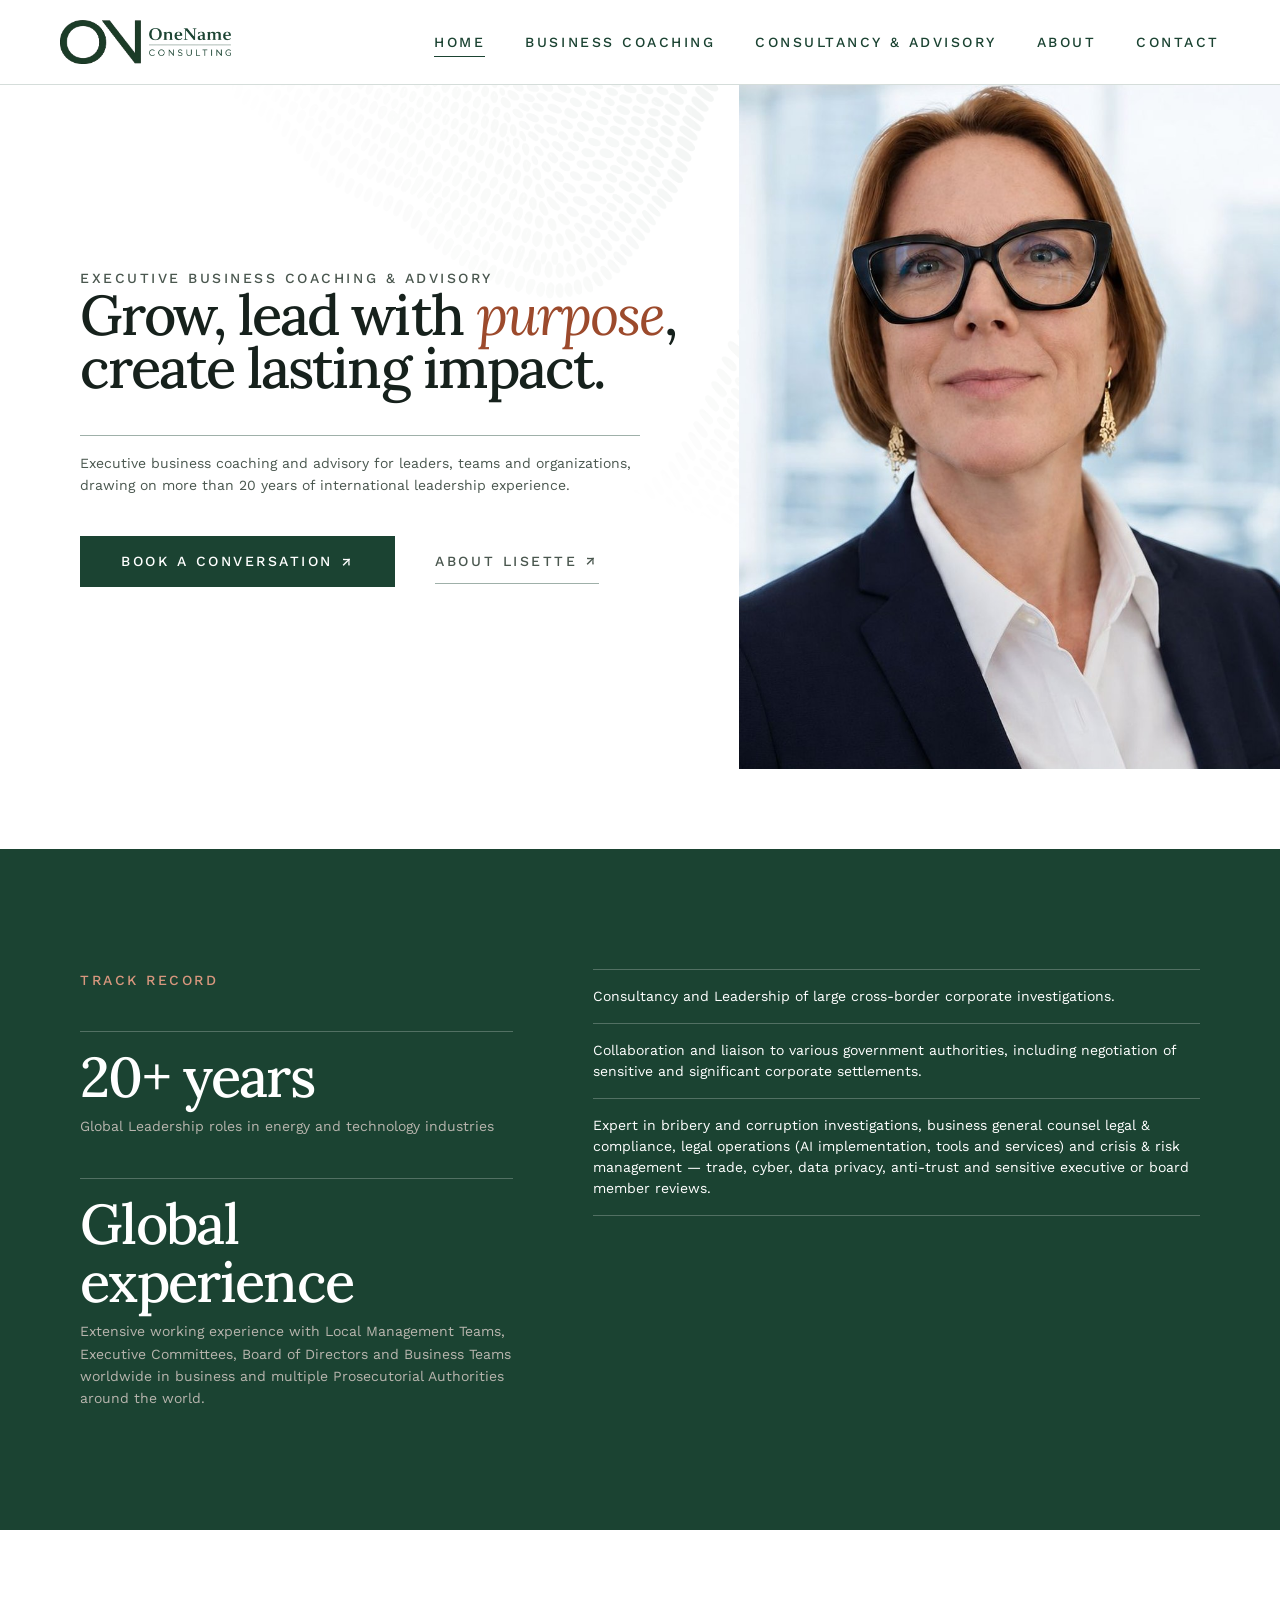
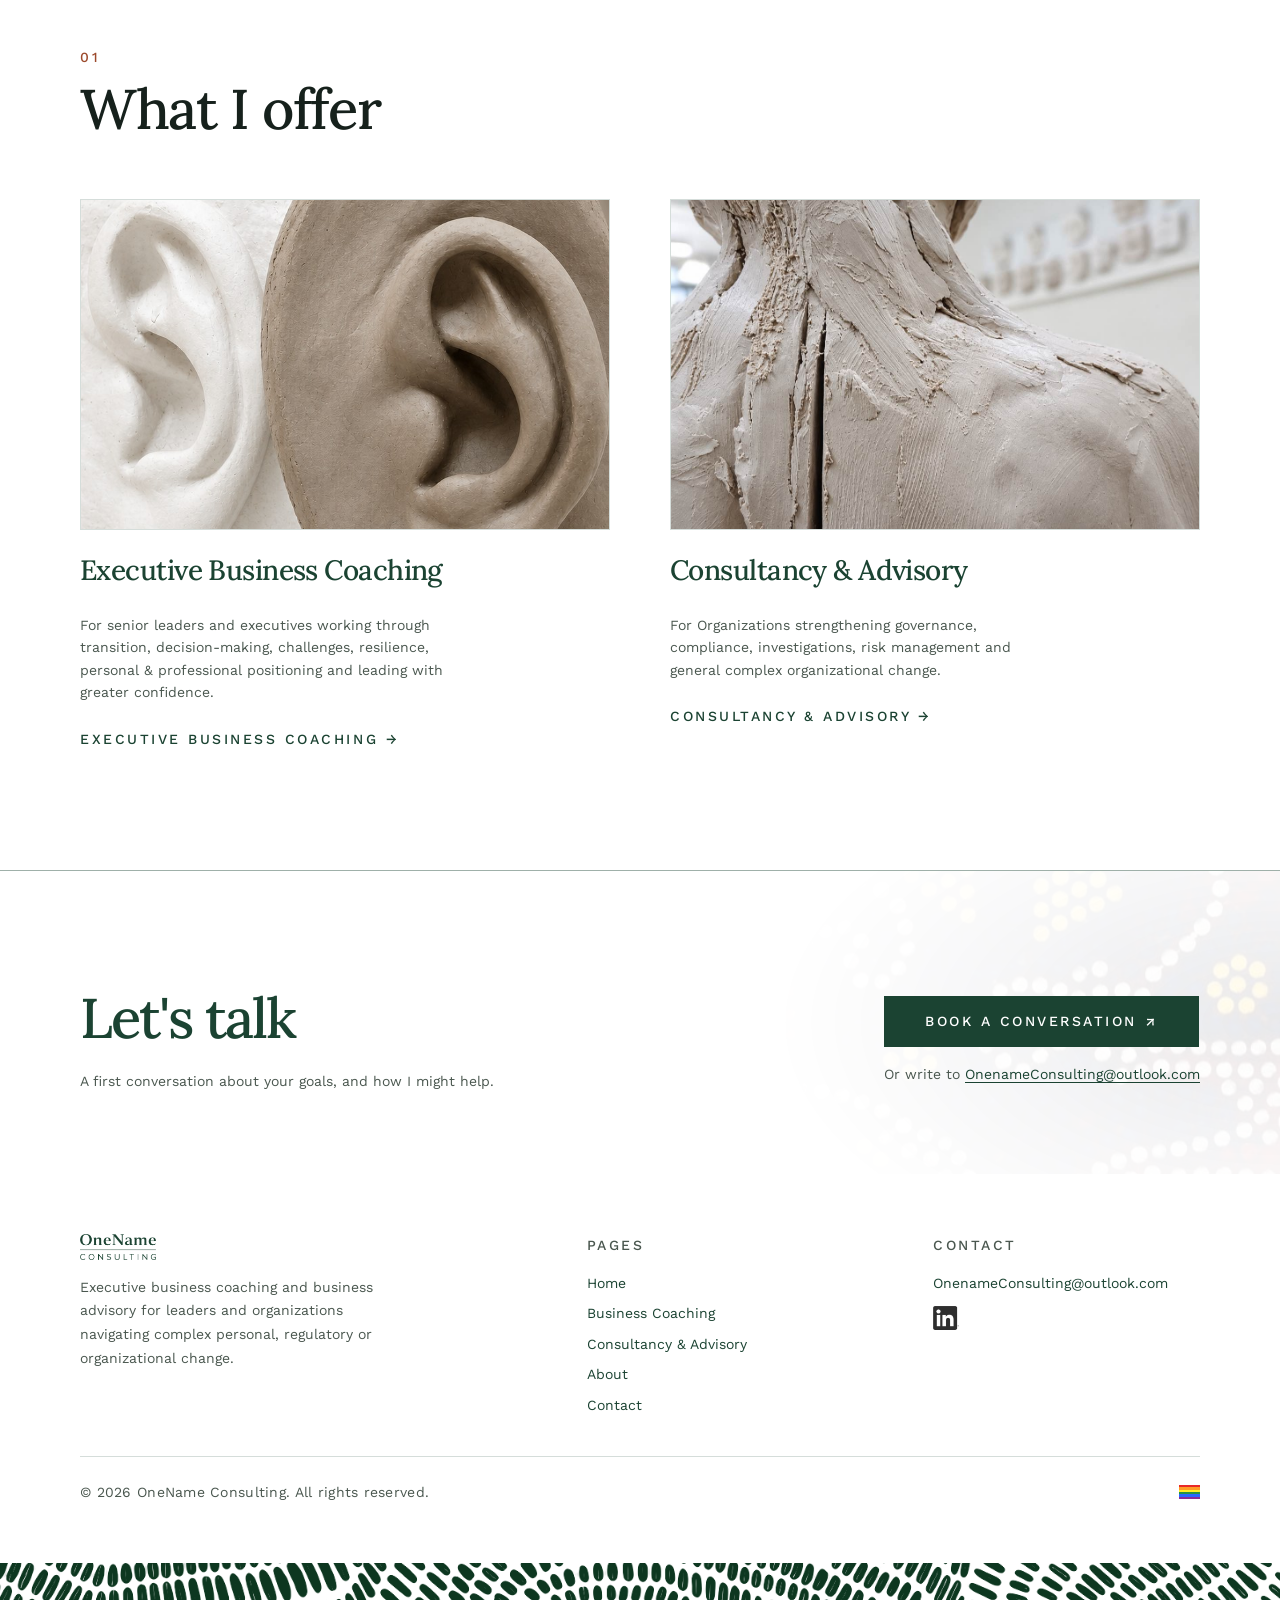
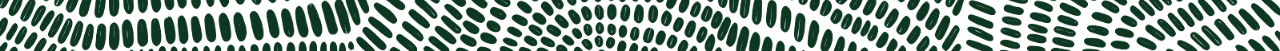
==== index.html @ fd8a42cf "Move the panel photograph to the coaching page The home door reads better with the clay ears beside " ====
<!DOCTYPE html>
<html lang="en">
<head>
  <meta charset="UTF-8">
  <meta name="viewport" content="width=device-width, initial-scale=1.0">
  <title>OneName Consulting | Executive Coaching & Business Advisory</title>
  <meta name="description" content="Executive business coaching and business advisory for leaders and organizations navigating complex personal, regulatory or organizational change. 20+ years of global leadership experience in energy and technology industries.">

  <link rel="canonical" href="https://onenameconsulting.com/">

  <!-- Open Graph / social. Absolute og:url and og:image are added by
       tools/set-domain.py once the client's domain is known. -->
  <meta property="og:type" content="website">
  <meta property="og:site_name" content="OneName Consulting">
  <meta property="og:title" content="OneName Consulting | Executive Coaching & Business Advisory">
  <meta property="og:description" content="Executive business coaching and business advisory for leaders and organizations navigating complex personal, regulatory or organizational change. 20+ years of global leadership experience in energy and technology industries.">
  <meta property="og:url" content="https://onenameconsulting.com/">
  <meta property="og:image" content="https://onenameconsulting.com/assets/images/og-image.jpg">
  <meta property="og:locale" content="en">
  <meta name="twitter:card" content="summary_large_image">
  <meta name="twitter:image" content="https://onenameconsulting.com/assets/images/og-image.jpg">
  <meta name="twitter:title" content="OneName Consulting | Executive Coaching & Business Advisory">
  <meta name="twitter:description" content="Executive business coaching and business advisory for leaders and organizations navigating complex personal, regulatory or organizational change. 20+ years of global leadership experience in energy and technology industries.">

  <script type="application/ld+json">
{
  "@context": "https://schema.org",
  "@graph": [
    {
      "@type": "ProfessionalService",
      "name": "OneName Consulting",
      "description": "Executive business coaching and business advisory for leaders and organizations navigating complex personal, regulatory or organizational change. 20+ years of global leadership experience in energy and technology industries.",
      "email": "OnenameConsulting@outlook.com",
      "sameAs": [
        "https://www.linkedin.com/in/lisette-v-2ba2059/"
      ],
      "areaServed": "Worldwide",
      "knowsLanguage": [
        "nl",
        "en",
        "de",
        "fr"
      ]
    },
    {
      "@type": "Person",
      "name": "Lisette van Eenennaam",
      "jobTitle": "Executive Business Coach & Business Advisor",
      "email": "OnenameConsulting@outlook.com",
      "sameAs": [
        "https://www.linkedin.com/in/lisette-v-2ba2059/"
      ],
      "knowsLanguage": [
        "nl",
        "en",
        "de",
        "fr"
      ],
      "alumniOf": {
        "@type": "Organization",
        "name": "IMD Business School"
      },
      "worksFor": {
        "@type": "Organization",
        "name": "OneName Consulting"
      },
      "knowsAbout": [
        "Executive coaching",
        "Anti-bribery and corruption compliance",
        "Corporate governance",
        "Regulatory risk",
        "Internal investigations",
        "Organizational culture and integrity",
        "Crisis management"
      ]
    }
  ]
}
  </script>

  <link rel="preconnect" href="https://fonts.googleapis.com">
  <link rel="preconnect" href="https://fonts.gstatic.com" crossorigin>
  <link href="https://fonts.googleapis.com/css2?family=Lora:ital,wght@0,400..700;1,400..700&family=Work+Sans:wght@400;500&display=swap" rel="stylesheet">

  <link rel="icon" href="favicon.ico" sizes="any">
  <link rel="apple-touch-icon" href="assets/images/apple-touch-icon.png">

  <link rel="stylesheet" href="css/styles.css">

  <!-- Set before first paint so the mobile menu never flashes open. -->
  <script>document.documentElement.classList.add("js");</script>
</head>
<body>
  <a class="skip-link" href="#main">Skip to content</a>

  <header class="header">
    <nav class="nav" aria-label="Primary">
      <a class="logo" href="./" aria-label="OneName Consulting, home">
        <img class="logo__mark" fetchpriority="high" decoding="async" src="assets/images/onename-mark.png" alt="" width="81" height="44">
        <img class="logo__wordmark" src="assets/images/onename-wordmark.png" alt="OneName Consulting" width="82" height="28">
      </a>

      <button class="nav__toggle" type="button" aria-expanded="false"
              aria-controls="nav-menu" aria-label="Open menu">
        <span class="nav__toggle-bar"></span>
        <span class="nav__toggle-bar"></span>
        <span class="nav__toggle-bar"></span>
      </button>

      <ul class="nav__links" id="nav-menu">
        <li><a href="./" class="nav__link active" aria-current="page">Home</a></li>
        <li><a href="business-coaching/" class="nav__link">Business Coaching</a></li>
        <li><a href="consultancy-advisory/" class="nav__link">Consultancy &amp; Advisory</a></li>
        <li><a href="about/" class="nav__link">About</a></li>
        <li><a href="contact/" class="nav__link">Contact</a></li>
      </ul>
    </nav>
  </header>

  <main id="main">

    <!-- Hero -->
    <section class="hero">
      <div class="pattern-accent pattern-accent--hero" aria-hidden="true"></div>

      <div class="hero__grid">
        <div class="hero__body">
          <p class="eyebrow">Executive Business Coaching &amp; Advisory</p>

          <h1 class="hero__title">Grow, lead with <em>purpose</em>, create lasting impact.</h1>

          <p class="hero__description">
            Executive business coaching and advisory for leaders, teams and
            organizations, drawing on more than 20 years of international
            leadership experience.
          </p>

          <div class="hero__cta">
            <a class="btn btn--solid" href="mailto:OnenameConsulting@outlook.com?subject=Enquiry">Book a conversation</a>
            <a class="btn btn--secondary" href="about/">About Lisette</a>
          </div>
        </div>

        <div class="hero__media">
          <img src="assets/images/lisette-portrait.jpg"
               alt="Lisette van Eenennaam, executive business coach and business advisor"
               width="880" height="1100"
               fetchpriority="high" decoding="async">
        </div>
      </div>
    </section>

    <!-- Track record -->
    <section class="proof">
      <div class="container proof__grid">
        <div>
          <p class="eyebrow proof__eyebrow">Track record</p>

          <div class="proof__figures">
            <div class="proof__fact">
              <p class="proof__figure">20+ years</p>
              <p class="proof__label">Global Leadership roles in energy and technology industries</p>
            </div>
            <div class="proof__fact">
              <p class="proof__figure">Global experience</p>
              <p class="proof__label">Extensive working experience with Local Management Teams, Executive Committees, Board of Directors and Business Teams worldwide in business and multiple Prosecutorial Authorities around the world.</p>
            </div>
          </div>
        </div>

        <ul class="proof__roles">
          <li class="proof__role">Consultancy and Leadership of large cross-border corporate investigations.</li>
          <li class="proof__role">Collaboration and liaison to various government authorities, including negotiation of sensitive and significant corporate settlements.</li>
          <li class="proof__role">Expert in bribery and corruption investigations, business general counsel legal &amp; compliance, legal operations (AI implementation, tools and services) and crisis &amp; risk management &mdash; trade, cyber, data privacy, anti-trust and sensitive executive or board member reviews.</li>
        </ul>
      </div>
    </section>

    <!-- Two ways in -->
    <section class="section">
      <div class="container">
        <h2 class="section__title">What I offer</h2>

        <div class="doors">
          <article class="door">
            <a class="door__media" href="business-coaching/" tabindex="-1" aria-hidden="true">
              <img src="assets/images/clay-ears.jpg"
                   alt="" width="780" height="488" loading="lazy" decoding="async">
            </a>
            <h3 class="door__title">Executive Business Coaching</h3>
            <p class="door__text">
              For senior leaders and executives working through transition, decision-making, challenges, resilience, personal & professional positioning 
              and leading with greater confidence.
            </p>
            <a class="services-card__link" href="business-coaching/">Executive Business Coaching &rarr;</a>
          </article>

          <article class="door">
            <a class="door__media" href="consultancy-advisory/" tabindex="-1" aria-hidden="true">
              <img src="assets/images/clay-shoulder.jpg"
                   alt="" width="1200" height="750" loading="lazy" decoding="async">
            </a>
            <h3 class="door__title">Consultancy &amp; Advisory</h3>
            <p class="door__text">
              For Organizations strengthening governance, compliance,
              investigations, risk management and general complex organizational change.
            </p>
            <a class="services-card__link" href="consultancy-advisory/">Consultancy &amp; advisory &rarr;</a>
          </article>
        </div>
      </div>
    </section>
    <!-- Contact -->
    <section class="cta-banner">
      <div class="pattern-accent pattern-accent--cta" aria-hidden="true"></div>

      <div class="container cta-banner__inner">
        <div>
          <h2 class="cta-banner__title">Let's talk</h2>
          <p class="cta-banner__text">
            A first conversation about your goals, and how I might help.
          </p>
        </div>

        <div class="cta-banner__actions">
          <a class="btn btn--solid" href="mailto:OnenameConsulting@outlook.com?subject=Enquiry">Book a conversation</a>
          <p class="cta-banner__fallback">
            Or write to <a class="link" href="mailto:OnenameConsulting@outlook.com">OnenameConsulting@outlook.com</a>
          </p>
        </div>
      </div>
    </section>

  </main>

  <footer class="footer">
    <div class="container footer__inner">
      <div class="footer__brand">
        <img class="footer__wordmark" loading="lazy" decoding="async" src="assets/images/onename-wordmark.png"
             alt="OneName Consulting" width="76" height="26">
        <p class="footer__tagline">
          Executive business coaching and business advisory for leaders and
          organizations navigating complex personal, regulatory or
          organizational change.
        </p>
      </div>

      <nav class="footer__nav" aria-label="Footer">
        <h2 class="eyebrow">Pages</h2>
        <ul class="footer__list">
          <li><a class="footer__link" href="./" aria-current="page">Home</a></li>
          <li><a class="footer__link" href="business-coaching/">Business Coaching</a></li>
          <li><a class="footer__link" href="consultancy-advisory/">Consultancy &amp; Advisory</a></li>
          <li><a class="footer__link" href="about/">About</a></li>
          <li><a class="footer__link" href="contact/">Contact</a></li>
        </ul>
      </nav>

      <div class="footer__contact">
        <h2 class="eyebrow">Contact</h2>
        <ul class="footer__list">
          <li><a class="footer__link" href="mailto:OnenameConsulting@outlook.com">OnenameConsulting@outlook.com</a></li>
          <li>
            <a class="footer__link footer__link--logo" href="https://www.linkedin.com/in/lisette-v-2ba2059/">
              <img class="social-bug" loading="lazy" decoding="async"
                   src="assets/images/linkedin-bug.png" alt="LinkedIn" width="96" height="89">
            </a>
          </li>
        </ul>
      </div>

      <p class="footer__legal">
        <span>&copy; 2026 OneName Consulting. All rights reserved.</span>
        <img class="footer__flag" loading="lazy" decoding="async" src="assets/images/pride-flag.svg"
             alt="Pride flag" width="21" height="14">
      </p>
    </div>

    <div class="pattern-divider" aria-hidden="true"></div>
  </footer>

  <script src="js/main.js"></script>
</body>
</html>
---- css/styles.css ----
/* ==========================================================================
   OneName Consulting — global stylesheet

   Art direction: editorial magazine, not corporate web. The page is carried
   by type, rule-work and whitespace; there are no filled cards, no drop
   shadows and no radii to speak of. The ground is white; forest green does
   the structural work and terracotta is used only as punctuation.

   Mobile first. Base rules are the phone layout; every media query is
   min-width and only ever adds. Breakpoints:
     base            up to 480px   phone
     min-width 481   481 – 768px   tablet
     min-width 769   769px and up  desktop
   ========================================================================== */

/* --------------------------------------------------------------------------
   1. Design tokens
   The ground is plain white; the neutral ramp above it is tinted toward the
   forest green rather than a flat grey, so text and primary read as one
   family against it. Sizing tokens hold
   their phone values here and are raised at each breakpoint.
   -------------------------------------------------------------------------- */

:root {
  /* Colour */
  --color-primary: #1B4332;         /* Forest Green */
  --color-primary-hover: #143528;
  --color-on-primary: #FFFFFF;
  --color-background: #FFFFFF;      /* White */
  --color-surface: #FAF9F7;         /* off-white, for any panel that needs to sit off the ground */
  --color-text: #16211C;
  --color-text-muted: #4A574F;
  --color-text-secondary: var(--color-text-muted);   /* alias */
  --color-border: rgba(27, 67, 50, 0.28);

  /* The one accent. Punctuation only — a turned word, a hovered rule, an
     index number. Never body copy, never a background, never meaning-bearing
     on its own. */
  --color-accent: #9C4A2C;          /* muted terracotta — 6.12:1 on white */

  /* Reversed-out variants for the forest proof band. The band is the only
     dark surface on the site, and the base accent measures 1.81:1 on forest —
     far below the 4.5:1 floor — so it cannot be used there. These three exist
     for that band alone and are not a second brand palette. */
  --color-on-primary-muted: #B8B5AE;   /* 5.41:1 on forest */
  --color-accent-on-primary: #D8977E;  /* base accent lightened 25%, 4.56:1 */
  --rule-on-primary: rgba(255, 255, 255, 0.24);

  /* Rule-work does most of the structural work now that cards are gone. */
  --rule-hairline: rgba(27, 67, 50, 0.18);
  --rule-strong: rgba(27, 67, 50, 0.42);

  /* Typography */
  --font-display: "Lora", Georgia, "Times New Roman", serif;
  --font-body: "Work Sans", -apple-system, BlinkMacSystemFont, "Segoe UI",
    Helvetica, Arial, sans-serif;

  /* Three sizes, and only three. Hierarchy is carried by family, weight,
     case, tracking and rule-work instead of by a long size ramp, so a
     heading and a card title can share a size and still read as different
     things. Phone values are the base; the two larger sizes grow with the
     viewport and stop at their cap. Anything not listed here — the
     navigation and the footer — keeps its own sizes on purpose.

     --text-s is the floor for the whole page: nothing is set smaller. The
     navigation, footer links and legal line used to sit at 12px and now sit
     here with the rest. */
  --text-s: 0.875rem;                          /* 14px — body, labels, meta */
  --text-m: clamp(1.25rem, 1.4vw + 0.94rem, 1.75rem);  /* 20 → 28px — sub-heads, leads */
  --text-l: clamp(2rem, 3.6vw + 1.1rem, 3.5rem);       /* 32 → 56px — headlines */

  /* Editorial metadata: small, wide, uppercase. One treatment, used
     everywhere that isn't display or body. */
  --tracking-meta: 0.18em;

  /* Spacing */
  --space-xs: 0.25rem;   /*   4px */
  --space-sm: 0.5rem;    /*   8px */
  --space-md: 1rem;      /*  16px */
  --space-lg: 1.5rem;    /*  24px */
  --space-xl: 2.5rem;    /*  40px */
  --space-2xl: 3.75rem;  /*  60px */
  --space-3xl: 5rem;     /*  80px */
  --space-4xl: 7.5rem;   /* 120px — desktop section rhythm */

  /* Layout */
  --container-max: 1240px;
  --container-gutter: var(--space-md);
  --measure: 560px;

  --radius-sm: 0;
  --radius-md: 0;

  /* Kept as tokens because components still reference them, but elevation is
     no longer part of the visual language — both resolve to nothing. */
  --shadow-sm: none;
  --shadow-md: none;

  --transition-fast: 180ms cubic-bezier(0.22, 1, 0.36, 1);

  /* Navbar — phone values */
  --nav-padding-y: var(--space-md);
  --nav-padding-x: var(--space-md);
  --nav-gap: var(--space-md);
  --logo-size: 36px;       /* ON mark HEIGHT; width follows its 1.84:1 ratio */
  --wordmark-size: 23px;   /* wordmark HEIGHT; width follows its 2.94:1 ratio */

  /* Section rhythm — phone values.
     --section-padding-lg is the interior-page rhythm; the landing page
     sets its own padding per section instead of drawing from a token. */
  --section-padding-lg: var(--space-2xl);

  /* Pattern accents. Opacity and height are the two things worth tweaking,
     so they live here rather than in the rules below. */
  /* The hero field is meant to be noticed on second glance, not first.
     Phones get the faintest setting so nothing competes with the headline.
     Measured at 0.09: muted copy holds 5.46:1 and the terracotta em 3.92:1
     over the densest dots, so type sits on it cleanly. */
  --pattern-opacity: 0.04;          /* hero field — phone */
  --pattern-opacity-section: 0.12;  /* section accent */
  --pattern-opacity-cta: 0.07;      /* closing CTA field — phone */
  --pattern-divider-h: 56px;        /* full-opacity closing band */
}

/* --------------------------------------------------------------------------
   2. Reset
   -------------------------------------------------------------------------- */

*,
*::before,
*::after {
  box-sizing: border-box;
}

body,
h1,
h2,
p {
  margin: 0;
}

ul {
  margin: 0;
  padding: 0;
  list-style: none;
}

img {
  display: block;
  max-width: 100%;
}

button {
  font: inherit;
  color: inherit;
  background: none;
  border: 0;
  padding: 0;
}

/* --------------------------------------------------------------------------
   3. Base
   -------------------------------------------------------------------------- */

body {
  background-color: var(--color-background);
  color: var(--color-text);
  font-family: var(--font-body);
  font-size: var(--text-s);
  line-height: 1.6;
  -webkit-font-smoothing: antialiased;

  /* Composition leans on offsets and oversized type; this is the backstop
     that guarantees none of it can push the page sideways. */
  overflow-x: hidden;
}

/* Sections are numbered by CSS so the markup stays clean. */
main {
  counter-reset: section;
}

:focus-visible {
  outline: 2px solid var(--color-primary);
  outline-offset: 3px;
}

/* Off-screen until focused, so keyboard users can jump the navigation
   instead of tabbing the logo and four links on every page. */
.skip-link {
  position: absolute;
  left: var(--space-md);
  top: var(--space-md);
  z-index: 200;
  padding: var(--space-sm) var(--space-md);
  background-color: var(--color-primary);
  color: var(--color-on-primary);
  font-size: var(--text-s);
  font-weight: 500;
  letter-spacing: var(--tracking-meta);
  text-transform: uppercase;
  text-decoration: none;
  transform: translateY(-200%);
}

.skip-link:focus {
  transform: translateY(0);
}

/* --------------------------------------------------------------------------
   4. Layout
   -------------------------------------------------------------------------- */

.container {
  max-width: var(--container-max);
  margin-inline: auto;
  padding-inline: var(--container-gutter);
}

/* --------------------------------------------------------------------------
   5. Header / navigation

   Phone: lockup and hamburger share row one; the menu wraps to row two and
   is collapsed. Tablet up: one row, menu always open, hamburger gone.
   -------------------------------------------------------------------------- */

.header {
  position: sticky;
  top: 0;
  z-index: 100;
  background-color: var(--color-background);
  border-bottom: 1px solid var(--rule-hairline);
}

.nav {
  display: flex;
  flex-wrap: wrap;
  align-items: center;
  justify-content: space-between;
  gap: var(--space-md);
  padding: var(--nav-padding-y) var(--nav-padding-x);
}

/* Lockup: mark then wordmark, sharing one link to home. */
.logo {
  display: flex;
  align-items: center;
  gap: var(--space-sm);
  flex-shrink: 0;
}

/* Both pieces are wider than tall, so height drives the size and width
   follows. Setting both dimensions would squash them. */
.logo__mark {
  height: var(--logo-size);
  width: auto;
}

.logo__wordmark {
  height: var(--wordmark-size);
  width: auto;
}

/* Hamburger --------------------------------------------------------------- */

/* Hidden by default so that without JavaScript the menu below simply stays
   visible and usable. The .js class, set by main.js, turns the collapse on. */
.nav__toggle {
  display: none;
  width: 44px;              /* 44px minimum touch target */
  height: 44px;
  margin-right: calc(var(--space-xs) * -1);
  cursor: pointer;
}

.js .nav__toggle {
  display: flex;
  flex-direction: column;
  align-items: center;
  justify-content: center;
  gap: 5px;
}

.nav__toggle-bar {
  display: block;
  width: 22px;
  height: 1px;
  background-color: var(--color-primary);
  transition: transform var(--transition-fast),
    opacity var(--transition-fast);
}

/* Open: top and bottom bars cross, middle bar drops out */
.nav__toggle[aria-expanded="true"] .nav__toggle-bar:nth-child(1) {
  transform: translateY(6px) rotate(45deg);
}

.nav__toggle[aria-expanded="true"] .nav__toggle-bar:nth-child(2) {
  opacity: 0;
}

.nav__toggle[aria-expanded="true"] .nav__toggle-bar:nth-child(3) {
  transform: translateY(-6px) rotate(-45deg);
}

/* Menu -------------------------------------------------------------------- */

.nav__links {
  display: flex;
  flex-direction: column;
  gap: var(--nav-gap);
  flex-basis: 100%;
  padding-bottom: var(--space-sm);
}

/* Collapsed on phones until the hamburger opens it */
.js .nav__links {
  display: none;
}

.js .nav__links--open {
  display: flex;
}

.nav__link {
  position: relative;
  display: inline-block;
  padding-block: var(--space-xs);
  color: var(--color-primary);
  font-family: var(--font-body);
  font-size: var(--text-s);
  font-weight: 500;
  letter-spacing: var(--tracking-meta);
  text-transform: uppercase;
  text-decoration: none;
  transition: color var(--transition-fast);
}

/* Rule grows from the left rather than fading in — reads as drawn, not lit. */
.nav__link::after {
  content: "";
  position: absolute;
  left: 0;
  bottom: 0;
  width: 100%;
  height: 1px;
  background-color: currentColor;
  transform: scaleX(0);
  transform-origin: left;
  transition: transform var(--transition-fast);
}

.nav__link:hover::after {
  transform: scaleX(1);
}

/* Current page: the rule is simply already drawn. Underline, not colour
   alone, carries the meaning. */
.nav__link.active::after {
  transform: scaleX(1);
}

/* --------------------------------------------------------------------------
   6. Hero

   A magazine cover: the headline runs the full measure at display size, the
   supporting copy sits low and right of centre, and the actions sit left
   under it. The imbalance is the composition.
   -------------------------------------------------------------------------- */

/* --------------------------------------------------------------------------
   Pattern accents

   Three placements, no more: a faded field in the hero, a faded field beside
   the approach heading, and a full-opacity band closing the About page.

   The governing rule is that type never sits on the pattern. That isn't left
   to opacity — it is built into the geometry. On phone and tablet the hero
   accent is a band and the hero's top padding is derived from its height, so
   the headline starts below it. On desktop the accent takes the right of the
   frame and the columns below stop short of it. Either way the two cannot
   meet, at any viewport width.

   The artwork is the client's own file with its paper keyed out, so the site's
   bisque shows through rather than the artwork's slightly cooler #F3F1EF. Ink
   is the artwork's measured #0D3720, untouched.

   Paths are relative to this stylesheet, so they resolve identically from the
   root page and from pages/.
   -------------------------------------------------------------------------- */

.pattern-accent {
  position: absolute;
  z-index: 0;
  background-image: url("../assets/images/pattern.webp");
  background-size: cover;
  background-position: center;
  background-repeat: no-repeat;
  opacity: var(--pattern-opacity);
  pointer-events: none;
}

/* A field behind the whole hero, not just the type side. The radial mask
   concentrates it in the top-right corner, which the split layout's
   photograph now covers, and lets it fall away to nothing moving left —
   so it stays faintly present behind the headline without competing with
   it. */
.pattern-accent--hero {
  inset: 0;
  -webkit-mask-image: radial-gradient(115% 95% at 100% 0%,
    #000 0%, rgba(0, 0, 0, 0.5) 40%, transparent 74%);
  mask-image: radial-gradient(115% 95% at 100% 0%,
    #000 0%, rgba(0, 0, 0, 0.5) 40%, transparent 74%);
}

/* Beside the approach heading, which is capped at --measure and sits left.
   Hidden on phones, where there is no clear space to put it. */
.pattern-accent--section {
  display: none;
  opacity: var(--pattern-opacity-section);
}

/* Full opacity — this one is the accent, not a wash. Anchored to the foot of
   the artwork because that is the only region whose dots run unbroken from
   edge to edge; sliced anywhere higher, the band crosses one of the field's
   white voids and reads as two torn-off pieces rather than one rule. */
.pattern-divider {
  height: var(--pattern-divider-h);
  background-image: url("../assets/images/pattern.webp");
  background-size: cover;
  background-position: center bottom;
  background-repeat: no-repeat;
}

.hero {
  position: relative;
  overflow: hidden;
  padding-block: 0 var(--space-3xl);
}

/* Mobile opens on the photograph, not on type. */
.hero__grid {
  position: relative;
  z-index: 1;
  display: grid;
}

.hero__media {
  order: -1;
}

.hero__media img {
  width: 100%;
  height: 100%;
  aspect-ratio: 4 / 3;
  object-fit: cover;
  object-position: center 22%;
}

.hero__body {
  min-width: 0;
  padding-inline: var(--container-gutter);
  padding-block: var(--space-xl) 0;
}

.hero__title {
  font-family: var(--font-display);
  font-size: var(--text-l);
  font-weight: 500;
  line-height: 0.94;
  letter-spacing: -0.035em;
  text-wrap: balance;
}

/* The one flourish: "craft" set in Lora's italic and turned terracotta, so
   the word demonstrates the craft it names. Delete the <em> in index.html to
   remove it. */
.hero__title em {
  font-style: italic;
  font-weight: 400;
  color: var(--color-accent);
}

.hero__description {
  max-width: var(--measure);
  margin-top: var(--space-xl);
  padding-top: var(--space-md);
  border-top: 1px solid var(--rule-strong);
  font-size: var(--text-s);
  line-height: 1.6;
  color: var(--color-text-muted);
  text-wrap: pretty;
}

.hero__cta {
  display: flex;
  flex-direction: column;
  align-items: flex-start;
  gap: var(--space-lg);
  margin-top: var(--space-xl);
}

/* --------------------------------------------------------------------------
   7. Buttons

   Editorial labels, not UI chrome: small caps, wide tracking, a hairline
   under them and an arrow that leans on hover. Touch target is held at 44px
   by padding rather than by box size.
   -------------------------------------------------------------------------- */

.btn {
  display: inline-flex;
  align-items: center;
  gap: var(--space-sm);
  max-width: 100%;
  min-height: 44px;
  padding: var(--space-sm) 0;
  border: 0;
  border-bottom: 1px solid currentColor;
  border-radius: var(--radius-sm);
  background: none;
  font-family: var(--font-body);
  font-size: var(--text-s);
  font-weight: 500;
  letter-spacing: var(--tracking-meta);
  line-height: 1.2;
  text-transform: uppercase;
  text-decoration: none;
  cursor: pointer;
  transition: color var(--transition-fast), opacity var(--transition-fast);
}

.btn::after {
  content: "\2197";               /* ↗ */
  font-size: 1em;
  line-height: 1;
  transition: transform var(--transition-fast);
}

.btn:hover::after {
  transform: translate(3px, -3px);
}

/* A filled button, for the one action that must not read as a link. Kept
   square and small-caps so it still belongs to the type system rather than
   arriving as generic UI. */
.btn--solid {
  padding: var(--space-md) var(--space-lg);
  border: 1px solid var(--color-primary);
  background-color: var(--color-primary);
  color: var(--color-on-primary);
}

.btn--solid:hover {
  background-color: var(--color-primary-hover);
  border-color: var(--color-primary-hover);
  color: var(--color-on-primary);
}

.btn--secondary {
  color: var(--color-text-muted);
  border-bottom-color: var(--rule-strong);
}

.btn--secondary:hover {
  color: var(--color-primary);
}

/* --------------------------------------------------------------------------
   8. Shared section furniture
   -------------------------------------------------------------------------- */

.section {
  counter-increment: section;
  padding-block: var(--section-padding-lg);
}

.section__title {
  font-family: var(--font-display);
  font-size: var(--text-l);
  font-weight: 500;
  line-height: 1.05;
  letter-spacing: -0.025em;
  text-wrap: balance;
}

/* Section number as editorial metadata above the heading: 01, 02.
   Generated, so the markup carries no decorative spans. */
.section__title::before {
  content: counter(section, decimal-leading-zero);
  display: block;
  margin-bottom: var(--space-md);
  font-family: var(--font-body);
  font-size: var(--text-s);
  font-weight: 500;
  letter-spacing: var(--tracking-meta);
  line-height: 1;
  color: var(--color-accent);
}

.section__intro {
  max-width: var(--measure);
  margin-top: var(--space-lg);
  font-size: var(--text-s);
  line-height: 1.7;
  color: var(--color-text-secondary);
}

.eyebrow {
  font-size: var(--text-s);
  font-weight: 500;
  letter-spacing: var(--tracking-meta);
  text-transform: uppercase;
  color: var(--color-text-secondary);
}

/* Cards are entries in an index, not objects on a surface: no fill, no
   radius, no elevation. A rule on top and space below. */
.card {
  position: relative;
  padding: var(--space-lg) 0 var(--space-xl);
  background: none;
  border: 0;
  border-top: 1px solid var(--rule-hairline);
  border-radius: var(--radius-md);
  box-shadow: var(--shadow-sm);
  transition: border-color var(--transition-fast),
    transform var(--transition-fast);
}

.card:hover,
.card:focus-within {
  border-top-color: var(--color-accent);
  transform: translateY(-3px);
}

.card__title {
  font-family: var(--font-display);
  font-size: var(--text-m);
  font-weight: 500;
  line-height: 1.2;
  letter-spacing: -0.015em;
  color: var(--color-primary);
  text-wrap: balance;
}

.card__text {
  margin-top: var(--space-md);
  max-width: 46ch;
  font-size: var(--text-s);
  line-height: 1.7;
  color: var(--color-text-muted);
}

/* --------------------------------------------------------------------------
   9. About — page header
   -------------------------------------------------------------------------- */

.about-header {
  position: relative;
  overflow: hidden;
  padding-block: var(--section-padding-lg) var(--space-3xl);
}

/* Same dot field the landing hero uses, so the two openings rhyme. It sits
   behind the grid, masked into the top-right corner where the portrait is. */
.about-header__grid {
  position: relative;
  z-index: 1;
  display: grid;
  gap: var(--space-xl);
}

.about-header__title {
  margin-top: var(--space-md);
  font-family: var(--font-display);
  font-size: var(--text-l);
  font-weight: 500;
  line-height: 0.98;
  letter-spacing: -0.035em;
  text-wrap: balance;
}

.about-header__subtitle {
  max-width: var(--measure);
  margin-top: var(--space-lg);
  padding-top: var(--space-md);
  border-top: 1px solid var(--rule-strong);
  font-size: var(--text-s);
  line-height: 1.7;
  color: var(--color-text-muted);
}

/* Portrait slot. Holds its 4:5 shape whether or not an image is in it yet,
   so dropping the real headshot in later shifts nothing. Art-directed rather
   than framed: no radius, a hairline, and the image bleeds to the edges. */
.about-header__portrait {
  position: relative;
  display: flex;
  align-items: flex-end;
  justify-content: flex-start;
  aspect-ratio: 4 / 5;
  max-width: 400px;
  padding: var(--space-md);
  border: 1px solid var(--rule-hairline);
  border-radius: 0;
  background: none;
  color: var(--color-text-secondary);
  font-size: var(--text-s);
  letter-spacing: var(--tracking-meta);
  text-transform: uppercase;
  overflow: hidden;
}

.about-header__portrait img {
  position: absolute;
  inset: 0;
  width: 100%;
  height: 100%;
  object-fit: cover;
  border-radius: 0;
  transition: transform var(--transition-fast);
}

/* A real image removes the placeholder feel entirely; the frame stays. */
.about-header__portrait:hover img {
  transform: scale(1.02);
}

/* --------------------------------------------------------------------------
   10. About — story
   -------------------------------------------------------------------------- */

.story__grid {
  display: grid;
  gap: var(--space-xl);
}

/* Opening paragraph, held apart by colour rather than size — the scale has
   no step between body and sub-head to spend here. */
.story__text p:first-of-type {
  font-size: var(--text-s);
  line-height: 1.75;
  color: var(--color-text);
}

.story__text p {
  max-width: 62ch;
  font-size: var(--text-s);
  line-height: 1.75;
  color: var(--color-text-muted);
}

.story__text p + p {
  margin-top: var(--space-lg);
}

.story__text .section__title {
  margin-bottom: var(--space-xl);
}

.story__aside {
  display: grid;
  gap: var(--space-xl);
  align-content: start;
}

/* Facts pulled from the narrative — the numbers that make the scope legible
   at a glance rather than only in prose. */
.story__fact {
  padding-top: var(--space-md);
  border-top: 1px solid var(--rule-strong);
}

.story__fact-figure {
  font-family: var(--font-display);
  font-size: var(--text-m);
  font-weight: 500;
  line-height: 1;
  letter-spacing: -0.03em;
  color: var(--color-primary);
}

.story__fact-label {
  margin-top: var(--space-sm);
  font-size: var(--text-s);
  line-height: 1.6;
  letter-spacing: 0.02em;
  color: var(--color-text-secondary);
}

/* --------------------------------------------------------------------------
   11. Expertise, approach and services
   -------------------------------------------------------------------------- */

.services-grid,
.approach-grid {
  display: grid;
  gap: var(--space-xl);
  margin-top: var(--space-2xl);
}

/* Pillars carry a rule rather than a card — they are principles, not offers,
   and shouldn't compete with the index above them. */
.approach-pillar {
  padding-top: var(--space-md);
  border-top: 1px solid var(--rule-strong);
}

.approach-pillar__title {
  font-family: var(--font-display);
  font-size: var(--text-m);
  font-weight: 500;
  line-height: 1.2;
  letter-spacing: -0.015em;
  color: var(--color-primary);
}

.approach-pillar__text {
  margin-top: var(--space-sm);
  font-size: var(--text-s);
  line-height: 1.7;
  color: var(--color-text-muted);
}

.services-card__link {
  display: inline-flex;
  align-items: center;
  gap: var(--space-sm);
  margin-top: var(--space-lg);
  color: var(--color-primary);
  font-size: var(--text-s);
  font-weight: 500;
  letter-spacing: var(--tracking-meta);
  text-transform: uppercase;
  text-decoration: none;
  transition: color var(--transition-fast), transform var(--transition-fast);
}

/* The arrow already lives in the markup as → , so the whole label leans
   forward rather than growing a second one. */
.services-card__link:hover {
  color: var(--color-accent);
  transform: translateX(4px);
}

/* --------------------------------------------------------------------------
   12. Credentials
   -------------------------------------------------------------------------- */

.credentials-grid {
  display: grid;
  gap: var(--space-xl);
  margin-top: var(--space-2xl);
}

.credentials-group__title {
  padding-bottom: var(--space-sm);
  border-bottom: 1px solid var(--rule-strong);
}

.credentials-group__list {
  margin-top: var(--space-md);
  display: grid;
  gap: var(--space-sm);
  font-size: var(--text-s);
  line-height: 1.7;
  color: var(--color-text-muted);
}

.credentials-group__list li {
  padding-left: var(--space-lg);
  position: relative;
}

.credentials-group__list li::before {
  content: "";
  position: absolute;
  left: 0;
  top: 0.75em;
  width: 12px;
  height: 1px;
  background-color: var(--color-accent);
}

/* --------------------------------------------------------------------------
   13. CTA

   The last page of the magazine: no filled banner, just a rule, oversized
   type and air. Green stays as the type colour rather than a background.
   -------------------------------------------------------------------------- */

.cta-banner {
  position: relative;
  overflow: hidden;
  padding-block: var(--space-3xl);
  border-top: 1px solid var(--rule-strong);
  background: none;
  color: var(--color-text);
}

.cta-banner > .container {
  position: relative;
  z-index: 1;
}

/* The closing page keeps its air: the dotted field sits in the empty right
   half only, faded out before it reaches the type. Its own artwork, so the
   second piece reads as a companion to the hero rather than a repeat. */
.pattern-accent--cta {
  inset: 0;
  background-image: url("../assets/images/pattern-cta.jpg");
  background-position: right center;
  opacity: var(--pattern-opacity-cta);
  -webkit-mask-image: radial-gradient(52% 115% at 100% 50%,
    #000 0%, rgba(0, 0, 0, 0.4) 42%, transparent 78%);
  mask-image: radial-gradient(52% 115% at 100% 50%,
    #000 0%, rgba(0, 0, 0, 0.4) 42%, transparent 78%);
}

.cta-banner__inner {
  display: flex;
  flex-direction: column;
  flex-wrap: wrap;
  gap: var(--space-xl);
}

/* Every child of the row must be allowed to shrink; the fallback carries an
   email address that has no break opportunity of its own. */
.cta-banner__inner > * {
  min-width: 0;
}

.cta-banner__title {
  max-width: 12ch;
  font-family: var(--font-display);
  font-size: var(--text-l);
  font-weight: 500;
  line-height: 0.98;
  letter-spacing: -0.035em;
  color: var(--color-primary);
  text-wrap: balance;
}

.cta-banner__text {
  max-width: var(--measure);
  margin-top: var(--space-lg);
  font-size: var(--text-s);
  line-height: 1.7;
  color: var(--color-text-muted);
}

/* --------------------------------------------------------------------------
   13a. Interior page furniture
   Shared by the service pages, so a second one costs no new CSS.
   -------------------------------------------------------------------------- */

.page-hero {
  position: relative;
  overflow: hidden;
  padding-block: var(--section-padding-lg);
}

.page-hero > .container {
  position: relative;
  z-index: 1;
}

.page-hero__title {
  max-width: 18ch;
  margin-top: var(--space-md);
  font-family: var(--font-display);
  font-size: var(--text-l);
  font-weight: 500;
  line-height: 1.02;
  letter-spacing: -0.03em;
  text-wrap: balance;
}

.page-hero__subtitle {
  max-width: var(--measure);
  margin-top: var(--space-lg);
  padding-top: var(--space-md);
  border-top: 1px solid var(--rule-strong);
  font-size: var(--text-s);
  line-height: 1.7;
  color: var(--color-text-muted);
  text-wrap: pretty;
}

.page-hero__actions {
  display: flex;
  flex-direction: column;
  align-items: flex-start;
  gap: var(--space-lg);
  margin-top: var(--space-xl);
}

/* Opening paragraph of a section. Same size as the body copy that follows;
   it reads as the lead through its darker colour and the space around it. */
.lead {
  max-width: var(--measure);
  margin-top: var(--space-lg);
  font-size: var(--text-s);
  line-height: 1.7;
  color: var(--color-text);
}

.prose {
  max-width: 62ch;
  margin-top: var(--space-lg);
  font-size: var(--text-s);
  line-height: 1.75;
  color: var(--color-text-muted);
}

.prose + .prose {
  margin-top: var(--space-lg);
}

.pullquote {
  max-width: 34ch;
  margin-top: var(--space-2xl);
  padding-left: var(--space-lg);
  border-left: 2px solid var(--color-accent);
  font-family: var(--font-display);
  font-size: var(--text-m);
  font-style: italic;
  font-weight: 400;
  line-height: 1.35;
  color: var(--color-primary);
}

/* A ruled frame with the artwork inside it, used once per page at most. */
.framed {
  position: relative;
  overflow: hidden;
  margin-top: var(--space-2xl);
  padding: var(--space-lg);
  border: 1px solid var(--rule-hairline);
}

.framed > *:not(.pattern-accent) {
  position: relative;
  z-index: 1;
}

.pattern-accent--frame {
  inset: 0;
  -webkit-mask-image: radial-gradient(100% 110% at 100% 100%,
    #000 0%, rgba(0, 0, 0, 0.45) 45%, transparent 78%);
  mask-image: radial-gradient(100% 110% at 100% 100%,
    #000 0%, rgba(0, 0, 0, 0.45) 45%, transparent 78%);
}

/* An index rather than a card grid: one row per entry, rules running the full
   measure so they stack into a continuous ledger down the page. Titles get the
   whole column width, so they stop wrapping into three ragged lines. */
.index-list {
  counter-reset: idx;
  margin-top: var(--space-2xl);
  border-top: 1px solid var(--rule-strong);
}

.index-list__item {
  counter-increment: idx;
  display: grid;
  gap: var(--space-lg);
  padding-block: var(--space-lg);
  border-bottom: 1px solid var(--rule-hairline);
}

/* Each entry carries a detail of Lisette's own work: the standing clay figure
   and the wall of anatomy studies. The image is a custom property on the
   element, so the markup supplies the source and the CSS keeps the behaviour. */
.index-list__media {
  position: relative;
  aspect-ratio: 5 / 3;
  border: 1px solid var(--rule-hairline);
  overflow: hidden;
  transition: border-color var(--transition-fast);
}

/* On a pseudo-element so it can scale inside the border without moving it. */
.index-list__media::before {
  content: "";
  position: absolute;
  inset: 0;
  background-image: var(--tile);
  background-size: cover;
  background-position: center;
  transition: transform var(--transition-fast);
}

.index-list__item:hover .index-list__media::before {
  transform: scale(1.04);
}

.index-list__item:hover .index-list__media {
  border-color: var(--color-accent);
}

.index-list__body {
  display: grid;
  gap: var(--space-sm);
  align-content: start;
}

/* The gesture: the numeral is set at display size and drawn as an outline,
   so it reads as a printed folio rather than a label. It fills in on hover. */
.index-list__body::before {
  content: counter(idx, decimal-leading-zero);
  font-family: var(--font-display);
  font-size: var(--text-m);
  font-weight: 500;
  line-height: 0.82;
  letter-spacing: -0.04em;
  color: color-mix(in srgb, var(--color-accent) 34%, transparent);
  transition: color var(--transition-fast);
}

/* Where the browser can stroke text, the numeral is hollow. */
@supports (-webkit-text-stroke: 1px red) {
  .index-list__body::before {
    color: transparent;
    -webkit-text-stroke: 1px var(--color-accent);
    transition: color var(--transition-fast),
      -webkit-text-stroke-color var(--transition-fast);
  }

  .index-list__item:hover .index-list__body::before {
    -webkit-text-stroke-color: transparent;
  }
}

.index-list__item:hover .index-list__body::before {
  color: var(--color-accent);
}

.index-list__title {
  font-family: var(--font-display);
  transform-origin: left;
  font-size: var(--text-m);
  font-weight: 500;
  line-height: 1.2;
  letter-spacing: -0.015em;
  color: var(--color-primary);
  text-wrap: balance;
  transition: color var(--transition-fast), transform var(--transition-fast);
}

/* Transform rather than padding, so the row never reflows under the cursor. */
.index-list__item:hover .index-list__title {
  color: var(--color-accent);
  transform: translateX(5px);
}

.index-list__text {
  max-width: 52ch;
  font-size: var(--text-s);
  line-height: 1.7;
  color: var(--color-text-muted);
}

/* Items reading as one line, divided by a terracotta point. Used where a
   list is the content itself and explanatory text would only pad it. */
.sep-list {
  display: flex;
  flex-wrap: wrap;
  align-items: baseline;
}

.sep-list > li + li::before {
  content: "\2022";
  margin-inline: var(--space-md);
  color: var(--color-accent);
}

.label-list {
  margin-top: var(--space-xl);
  font-family: var(--font-display);
  font-size: var(--text-m);
  line-height: 1.3;
  color: var(--color-primary);
}

.credentials-line {
  font-size: var(--text-s);
  line-height: 1.7;
  color: var(--color-text-muted);
}

/* Entrance reveal. Only armed when scripting is present, so without JS the
   content is simply visible rather than stuck at zero opacity. */
.js .reveal {
  opacity: 0;
  transform: translateY(16px);
  transition: opacity 600ms ease, transform 600ms cubic-bezier(0.22, 1, 0.36, 1);
}

.js .reveal.is-visible {
  opacity: 1;
  transform: none;
}

/* Staggered, so rows arrive in sequence rather than as one block. */
.js .reveal:nth-child(2) { transition-delay: 90ms; }
.js .reveal:nth-child(3) { transition-delay: 180ms; }
.js .reveal:nth-child(4) { transition-delay: 270ms; }
.js .reveal:nth-child(5) { transition-delay: 360ms; }
.js .reveal:nth-child(6) { transition-delay: 450ms; }

/* A photograph used as evidence, ruled like everything else on the page. */
.feature-figure {
  margin: var(--space-2xl) 0 0;
}

.feature-figure img {
  width: 100%;
  height: auto;
  border: 1px solid var(--rule-hairline);
}

.feature-figure__caption {
  margin-top: var(--space-md);
  font-size: var(--text-s);
  font-weight: 500;
  letter-spacing: var(--tracking-meta);
  text-transform: uppercase;
  color: var(--color-text-secondary);
}

/* A hang rather than a grid. Each piece is a different shape and hangs at a
   different height, but every edge lands on a column of the same 12-column
   grid — which is what keeps it reading as arranged rather than spilled. */
.studio-grid {
  display: grid;
  gap: var(--space-xl);
  margin-top: var(--space-2xl);
}

.studio-grid .feature-figure {
  margin-top: 0;
}

.studio-grid img {
  width: 100%;
  height: 100%;
  object-fit: cover;
}

/* Ratios differ per piece, so no two are the same size. */
.studio-figure--1 img { aspect-ratio: 4 / 5; }
.studio-figure--2 img { aspect-ratio: 1 / 1; }
.studio-figure--3 img { aspect-ratio: 4 / 5; }
.studio-figure--4 img { aspect-ratio: 4 / 3; }

/* The button opens a mail client, which plenty of visitors do not have
   configured. This keeps the address readable and copyable regardless. */
.cta-banner__fallback {
  margin-top: var(--space-md);
  font-size: var(--text-s);
  color: var(--color-text-muted);
}

/* Inline link inside body copy. */
.link {
  color: var(--color-primary);
  text-decoration-thickness: 1px;
  text-underline-offset: 0.2em;
  transition: color var(--transition-fast);
}

.link:hover {
  color: var(--color-accent);
}

/* --------------------------------------------------------------------------
   13c. Proof band — the one dark surface on the site
   Full-bleed forest. Because the base accent measures 2.03:1 here, everything
   inside uses the reversed-out tokens; see the token block for why.
   -------------------------------------------------------------------------- */

.proof {
  padding-block: var(--space-3xl);
  background: var(--color-primary);
  color: var(--color-on-primary);
}

.proof__grid {
  display: grid;
  gap: var(--space-2xl);
}

.proof__eyebrow {
  color: var(--color-accent-on-primary);
}

.proof__figures {
  display: grid;
  gap: var(--space-xl);
  margin-top: var(--space-xl);
}

/* Mirrors .story__fact on About: figure carries its unit, label sits under a
   rule. These take the headline size — this band is the page's punch. */
.proof__fact {
  padding-top: var(--space-md);
  border-top: 1px solid var(--rule-on-primary);
}

.proof__figure {
  font-family: var(--font-display);
  font-size: var(--text-l);
  font-weight: 500;
  line-height: 1.05;
  letter-spacing: -0.03em;
  overflow-wrap: break-word;
}

.proof__label {
  margin-top: var(--space-sm);
  font-size: var(--text-s);
  line-height: 1.6;
  color: var(--color-on-primary-muted);
}

.proof__role {
  padding-block: var(--space-md);
  border-top: 1px solid var(--rule-on-primary);
  font-size: var(--text-s);
  line-height: 1.5;
}

.proof__role:last-child {
  border-bottom: 1px solid var(--rule-on-primary);
}

/* --------------------------------------------------------------------------
   13d. Doors — the two ways into the practice, equal weight
   -------------------------------------------------------------------------- */

.doors {
  display: grid;
  gap: var(--space-2xl);
  margin-top: var(--space-2xl);
}

.door__media {
  display: block;
  position: relative;
  aspect-ratio: 8 / 5;
  border: 1px solid var(--rule-hairline);
  overflow: hidden;
  transition: border-color var(--transition-fast);
}

.door__media img {
  width: 100%;
  height: 100%;
  object-fit: cover;
  transition: transform var(--transition-fast);
}

.door:hover .door__media img {
  transform: scale(1.04);
}

.door:hover .door__media {
  border-color: var(--color-accent);
}

.door__title {
  margin-top: var(--space-lg);
  font-family: var(--font-display);
  font-size: var(--text-m);
  font-weight: 500;
  line-height: 1.15;
  letter-spacing: -0.02em;
  color: var(--color-primary);
  text-wrap: balance;
}

.door__text {
  max-width: 42ch;
  margin-top: var(--space-md);
  color: var(--color-text-muted);
}

/* --------------------------------------------------------------------------
   13e. Showcase — full-bleed evidence band
   With no testimonials available, this photograph is the page's only proof
   that Lisette works at the level being sold to. Cropped rather than letter-
   boxed so it reads as a band; object-position keeps the faces in frame.
   -------------------------------------------------------------------------- */

.showcase {
  margin-top: var(--section-padding-lg);
}

.showcase img {
  width: 100%;
  height: clamp(220px, 34vw, 440px);
  object-fit: cover;
  object-position: center 32%;
}

/* --------------------------------------------------------------------------
   13f. Contact — enquiry form and details rail

   Fields are ruled, not boxed. The site has no filled surfaces anywhere else
   and a form is the easiest place to accidentally introduce one, so an input
   here is a label over a hairline and nothing more. Only the three text sizes
   are used, as everywhere else.
   -------------------------------------------------------------------------- */

.contact-grid {
  display: grid;
  gap: var(--space-3xl);
}

.contact-form-column,
.form {
  min-width: 0;
}

/* A single section numbered 01 is a count of nothing. */
.contact-form-column .section__title::before {
  content: none;
}

.form {
  display: grid;
  gap: var(--space-xl);
  margin-top: var(--space-xl);
  max-width: var(--measure);
}

.form__field {
  display: grid;
  gap: var(--space-sm);
}

.form__label {
  font-size: var(--text-s);
  font-weight: 500;
  letter-spacing: var(--tracking-meta);
  text-transform: uppercase;
  color: var(--color-text-secondary);
}

.form__input,
.form__select,
.form__textarea {
  width: 100%;
  padding: var(--space-sm) 0;
  border: 0;
  border-bottom: 1px solid var(--rule-strong);
  border-radius: var(--radius-sm);
  background: none;
  color: var(--color-text);
  font-family: var(--font-body);
  font-size: var(--text-s);
  line-height: 1.6;
  transition: border-color var(--transition-fast);
}

.form__input:hover,
.form__select:hover,
.form__textarea:hover {
  border-bottom-color: var(--color-primary);
}

.form__input:focus-visible,
.form__select:focus-visible,
.form__textarea:focus-visible {
  outline: 2px solid var(--color-primary);
  outline-offset: 4px;
}

/* The select keeps the native menu — a custom one would need a filled panel,
   which the rest of the page does not have. Only the resting state is
   restyled. */
.form__select {
  appearance: none;
  padding-right: var(--space-lg);
  background-image: linear-gradient(45deg, transparent 50%, currentColor 50%),
                    linear-gradient(135deg, currentColor 50%, transparent 50%);
  background-position: right 8px top 55%, right 3px top 55%;
  background-size: 5px 5px, 5px 5px;
  background-repeat: no-repeat;
}

.form__textarea {
  min-height: 7rem;
  resize: vertical;
}

/* Honeypot. Off the canvas rather than display:none, because some bots skip
   anything that is outright hidden but will still fill a field that is
   technically rendered. aria-hidden and tabindex="-1" in the markup keep it
   away from every real visitor. */
.form__trap {
  position: absolute;
  left: -9999px;
  width: 1px;
  height: 1px;
  overflow: hidden;
}

/* The form is a grid, so a button would otherwise stretch the full column.
   Buttons everywhere else on the site sit at their content width. */
.form .btn {
  justify-self: start;
}

.form__status:empty {
  display: none;
}

.form__status {
  padding-top: var(--space-md);
  border-top: 1px solid var(--rule-hairline);
  font-size: var(--text-s);
  line-height: 1.7;
  color: var(--color-text-muted);
}

.form__status--error {
  color: var(--color-accent);
}

.form__status--success {
  color: var(--color-primary);
}

.form__note {
  margin-top: var(--space-lg);
  font-size: var(--text-s);
  line-height: 1.7;
  color: var(--color-text-muted);
}

.contact-details__title {
  font-family: var(--font-display);
  font-size: var(--text-m);
  font-weight: 500;
  line-height: 1.2;
  letter-spacing: -0.015em;
  color: var(--color-primary);
}

.contact-details__item {
  margin-top: var(--space-lg);
  padding-top: var(--space-md);
  border-top: 1px solid var(--rule-hairline);
}

.contact-details__label {
  font-size: var(--text-s);
  font-weight: 500;
  letter-spacing: var(--tracking-meta);
  text-transform: uppercase;
  color: var(--color-text-secondary);
}

.contact-details__value {
  margin-top: var(--space-sm);
  font-size: var(--text-s);
  line-height: 1.7;
  overflow-wrap: anywhere;
}

/* --------------------------------------------------------------------------
   13b. Footer

   The pattern band is the closing flourish and lives here rather than being
   repeated per page, so every page ends the same way.
   -------------------------------------------------------------------------- */

.footer {
  margin-top: var(--section-padding-lg);
}

/* The CTA already ends the page on air, so its own bottom padding is the
   gap before the footer — the footer's top margin on top of it reads as a
   hole. Pages that end on something else keep the margin. */
main:has(> .cta-banner:last-child) + .footer {
  margin-top: 0;
}

.footer__inner {
  display: grid;
  gap: var(--space-xl);
  padding-block: var(--space-2xl);
}

.footer__wordmark {
  height: 26px;
  width: auto;
}

.footer__tagline {
  max-width: 34ch;
  margin-top: var(--space-md);
  font-size: var(--text-s);
  line-height: 1.7;
  color: var(--color-text-muted);
}

.footer__list {
  display: grid;
  gap: var(--space-sm);
  margin-top: var(--space-md);
}

.footer__link {
  position: relative;
  display: inline-block;
  color: var(--color-primary);
  font-size: var(--text-s);
  text-decoration: none;
  transition: color var(--transition-fast);
}

/* Same drawn rule as the navigation, so the two read as one system. */
.footer__link::after {
  content: "";
  position: absolute;
  left: 0;
  bottom: -2px;
  width: 100%;
  height: 1px;
  background-color: currentColor;
  transform: scaleX(0);
  transform-origin: left;
  transition: transform var(--transition-fast);
}

.footer__link:hover::after {
  transform: scaleX(1);
}

.footer__legal {
  grid-column: 1 / -1;
  display: flex;
  flex-wrap: wrap;
  align-items: center;
  justify-content: space-between;
  gap: var(--space-md);
  padding-top: var(--space-lg);
  border-top: 1px solid var(--rule-hairline);
  font-size: var(--text-s);
  letter-spacing: 0.02em;
  color: var(--color-text-secondary);
}

/* Sits at cap height with the legal line rather than shouting: it is a signal,
   not a badge. Slightly held back so the six stripes do not out-saturate a
   palette that is otherwise bisque and green. */
.footer__flag {
  flex: none;
  height: 14px;
  width: auto;
  opacity: 0.85;
  transition: opacity var(--transition-fast);
}

.footer__legal:hover .footer__flag {
  opacity: 1;
}

/* --------------------------------------------------------------------------
   13g. Social marks

   LinkedIn's own bug stands in for the word. The black lockup is used rather
   than LinkedIn blue: the site carries one accent colour and a second brand
   blue would fight it. Black is one of the marks LinkedIn permits, so the
   logo is still used as issued and is never recoloured to the site palette.
   The word "LinkedIn" survives as alt text, which is what a screen reader
   announces and what gives the link its name.
   -------------------------------------------------------------------------- */

.social-bug {
  display: block;
  width: auto;
  height: 1.5rem;
}

/* Sits in the footer list beside the text links. The sliding underline the
   other links carry is dropped — a rule under a logo reads as an artefact,
   not as a hover state — so opacity does that job instead. Padding lifts the
   target past the 24px minimum without opening a gap in the list. */
.footer__link--logo {
  display: inline-flex;
  align-items: center;
  padding-block: var(--space-xs);
  opacity: 0.82;
  transition: opacity var(--transition-fast);
}

.footer__link--logo::after {
  content: none;
}

.footer__link--logo:hover,
.footer__link--logo:focus-visible {
  opacity: 1;
}

/* In the contact rail the mark replaces a label, so it is set to the height
   of the uppercase labels around it rather than to link size. */
.contact-details__label .social-bug {
  height: 1.25rem;
}

/* --------------------------------------------------------------------------
   14. Tablet — 481px and up
   -------------------------------------------------------------------------- */

@media (min-width: 481px) {
  :root {
    --container-gutter: var(--space-xl);
    --nav-gap: var(--space-lg);
    --section-padding-lg: var(--space-3xl);
    --pattern-opacity: 0.07;
    --pattern-opacity-cta: 0.08;
    --pattern-divider-h: 72px;
  }

  /* Space opens up beside the heading, so the section accent can appear. */
  .approach-section {
    position: relative;
    overflow: hidden;
  }

  .approach-section > .container {
    position: relative;
    z-index: 1;
  }

  .pattern-accent--section {
    display: block;
    top: 0;
    right: 0;
    width: 42%;
    height: 280px;
  }

  /* Full menu, no hamburger */
  .js .nav__toggle {
    display: none;
  }

  .nav__links,
  .js .nav__links {
    display: flex;
    flex-direction: row;
    flex-wrap: wrap;
    align-items: center;
    justify-content: flex-end;
    flex-basis: auto;
    padding-bottom: 0;
  }

  .hero__cta {
    flex-direction: row;
    align-items: center;
    flex-wrap: wrap;
    gap: var(--space-xl);
  }

  .hero__grid {
    grid-template-columns: minmax(0, 1fr) minmax(0, 1fr);
    align-items: center;
    column-gap: var(--space-xl);
    padding-inline: var(--container-gutter);
  }

  .hero__body {
    order: -1;
    padding-inline: 0;
  }

  .hero__media {
    order: 0;
  }

  .hero__media img {
    aspect-ratio: 4 / 5;
  }

  .services-grid,
  .approach-grid {
    grid-template-columns: repeat(2, minmax(0, 1fr));
    column-gap: var(--space-2xl);
  }

  .credentials-grid {
    grid-template-columns: repeat(2, minmax(0, 1fr));
  }

  .footer__inner {
    grid-template-columns: repeat(2, minmax(0, 1fr));
    column-gap: var(--space-2xl);
  }

  /* Tablet: two columns, with the second dropped so the pair is not level. */
  .studio-grid {
    grid-template-columns: repeat(2, minmax(0, 1fr));
    column-gap: var(--space-2xl);
    align-items: start;
  }

  .studio-figure--2,
  .studio-figure--4 {
    margin-top: var(--space-2xl);
  }

  .page-hero__actions {
    flex-direction: row;
    align-items: center;
    gap: var(--space-2xl);
  }

  .framed {
    padding: var(--space-xl);
  }

  .btn--solid {
    padding: var(--space-md) var(--space-xl);
  }

  .proof__figures {
    grid-template-columns: repeat(2, minmax(0, 1fr));
    column-gap: var(--space-xl);
  }
}

/* --------------------------------------------------------------------------
   15. Desktop — 769px and up

   Where the asymmetry lives. Columns are deliberately unequal and a few
   elements are stepped down the page; everything stays inside the grid, so
   nothing can overflow.
   -------------------------------------------------------------------------- */

@media (min-width: 769px) {
  :root {
    --container-gutter: var(--space-2xl);
    --nav-padding-y: 20px;
    --nav-padding-x: var(--space-2xl);
    --nav-gap: var(--space-xl);
    --logo-size: 44px;
    --wordmark-size: 28px;
    --section-padding-lg: var(--space-4xl);
    --pattern-opacity: 0.09;
    --pattern-opacity-cta: 0.09;
    --pattern-divider-h: 88px;
  }

  .pattern-accent--section {
    width: 38%;
    height: 340px;
  }

  /* Hero ------------------------------------------------------------------ */

  /* Three columns: a left gutter that lines .hero__body up with the site
     container, the type, then the photograph running to the right edge.
     The gutter is computed from 100% of the section box, never 100vw, so a
     scrollbar cannot push the page into horizontal overflow. */
  .hero__grid {
    grid-template-columns:
      minmax(
        var(--container-gutter),
        calc((100% - var(--container-max)) / 2 + var(--container-gutter))
      )
      minmax(0, 1fr)
      minmax(0, 0.82fr);
    align-items: stretch;
    min-height: 76vh;

    /* The tablet rule above sets both of these on .hero__grid. Left
       uncleared they'd cascade in here too: padding-inline shrinks the
       box col1's calc measures its 100% against, so the gutter comes out
       too narrow to line .hero__body up with .container and the media
       column falls short of the right edge; column-gap then displaces
       col2 by a further 50px on top of that. */
    padding-inline: 0;
    column-gap: 0;
  }

  .hero__body {
    grid-column: 2;
    align-self: center;
    padding-block: var(--space-3xl);
    padding-inline: 0 var(--space-2xl);
  }

  .hero__media {
    order: 0;
    grid-column: 3;
  }

  .hero__media img {
    aspect-ratio: auto;
    height: 100%;
    object-position: center top;
  }

  /* About header ---------------------------------------------------------- */

  .about-header__grid {
    grid-template-columns: 1.45fr 0.9fr;
    align-items: end;
    column-gap: var(--space-3xl);
  }

  /* Portrait drops below the baseline of the type beside it. */
  .about-header__portrait {
    margin-bottom: calc(var(--space-xl) * -1);
  }

  /* Story ----------------------------------------------------------------- */

  .story__grid {
    grid-template-columns: 3fr 2fr;
    column-gap: var(--space-3xl);
  }

  /* Facts start well down the column, level with the second paragraph. */
  .story__aside {
    margin-top: var(--space-4xl);
  }

  /* Index and grids ------------------------------------------------------- */

  .services-grid {
    grid-template-columns: 1.15fr 1fr 0.85fr;
    column-gap: var(--space-3xl);
  }

  .approach-grid {
    grid-template-columns: repeat(4, minmax(0, 1fr));
    column-gap: var(--space-xl);
  }

  .credentials-grid {
    grid-template-columns: 1.1fr 0.8fr 1.2fr;
    column-gap: var(--space-3xl);
  }

  /* CTA ------------------------------------------------------------------- */

  .cta-banner {
    padding-block: var(--space-4xl) var(--space-3xl);
  }

  .cta-banner__inner {
    flex-direction: row;
    align-items: flex-end;
    justify-content: space-between;
    gap: var(--space-3xl);
  }

  .cta-banner__actions {
    flex-shrink: 0;
    padding-bottom: var(--space-sm);
  }

  /* Contact ----------------------------------------------------------------- */

  .contact-grid {
    grid-template-columns: minmax(0, 1.5fr) minmax(0, 1fr);
    align-items: start;
  }

  /* Proof band -------------------------------------------------------------- */

  .proof {
    padding-block: var(--space-4xl);
  }

  .proof__grid {
    grid-template-columns: minmax(0, 1fr) minmax(0, 1.4fr);
    column-gap: var(--space-3xl);
    align-items: start;
  }

  /* The stats carry phrases now, not just numbers. Two tracks inside this
     column left no room for a long word, so they stack here and each fact
     runs the full width of the column. */
  .proof__figures {
    grid-template-columns: minmax(0, 1fr);
    row-gap: var(--space-xl);
  }

  /* Desktop hang: four pieces, four widths, four heights. Columns are
     explicit so nothing drifts, and no negative margins are used, so the
     pieces can never collide. */
  .studio-grid {
    grid-template-columns: repeat(12, minmax(0, 1fr));
    column-gap: var(--space-xl);
    row-gap: var(--space-3xl);
  }

  /* Two anchors do the work: pieces 1 and 3 share a left edge, pieces 2 and
     4 share a right edge. Only the inner seam moves, so the hang varies
     without every edge being loose at once. */
  .studio-figure--1 { grid-column: 1 / 7;  grid-row: 1; }
  .studio-figure--2 { grid-column: 8 / 13; grid-row: 1; margin-top: var(--space-3xl); }
  .studio-figure--3 { grid-column: 1 / 5;  grid-row: 2; }
  .studio-figure--4 { grid-column: 6 / 13; grid-row: 2; margin-top: var(--space-xl); }

  /* Brand block takes the wider column; the two link lists sit beside it. */
  .footer__inner {
    grid-template-columns: 1.6fr 1fr 1fr;
    column-gap: var(--space-3xl);
  }

  .index-list__item {
    grid-template-columns: minmax(0, 0.42fr) minmax(0, 1fr);
    align-items: start;
    column-gap: var(--space-2xl);
    padding-block: var(--space-xl);
  }

  /* Alternate rows step in. The rule stays on the item's padding box, so it
     still spans the full measure — the content weaves, the ledger does not. */
  .index-list__item:nth-child(even) {
    padding-left: var(--space-3xl);
  }


  .framed {
    padding: var(--space-2xl);
  }

  .doors {
    grid-template-columns: repeat(2, minmax(0, 1fr));
    column-gap: var(--space-2xl);
  }
}

/* --------------------------------------------------------------------------
   16. Reduced motion
   Movement is decoration here, never information — so it all goes.
   -------------------------------------------------------------------------- */

@media (prefers-reduced-motion: reduce) {
  .btn,
  .btn::after,
  .nav__link,
  .nav__link::after,
  .footer__link,
  .footer__link::after,
  .nav__toggle-bar,
  .card,
  .index-list__body::before,
  .index-list__title,
  .services-card__link,
  .about-header__portrait img {
    transition: none;
  }

  .btn:hover::after,
  .index-list__item:hover .index-list__title,
  .index-list__item:hover .index-list__media::before,
  .door:hover .door__media img,
  .js .reveal,
  .card:hover,
  .card:focus-within,
  .services-card__link:hover,
  .about-header__portrait:hover img {
    transform: none;
  }

  /* Never withhold content from anyone who asked for less motion. */
  .js .reveal {
    opacity: 1;
    transform: none;
    transition: none;
  }

  /* The active-page rule must still be drawn without a transition. */
  .nav__link.active::after {
    transform: scaleX(1);
  }
}
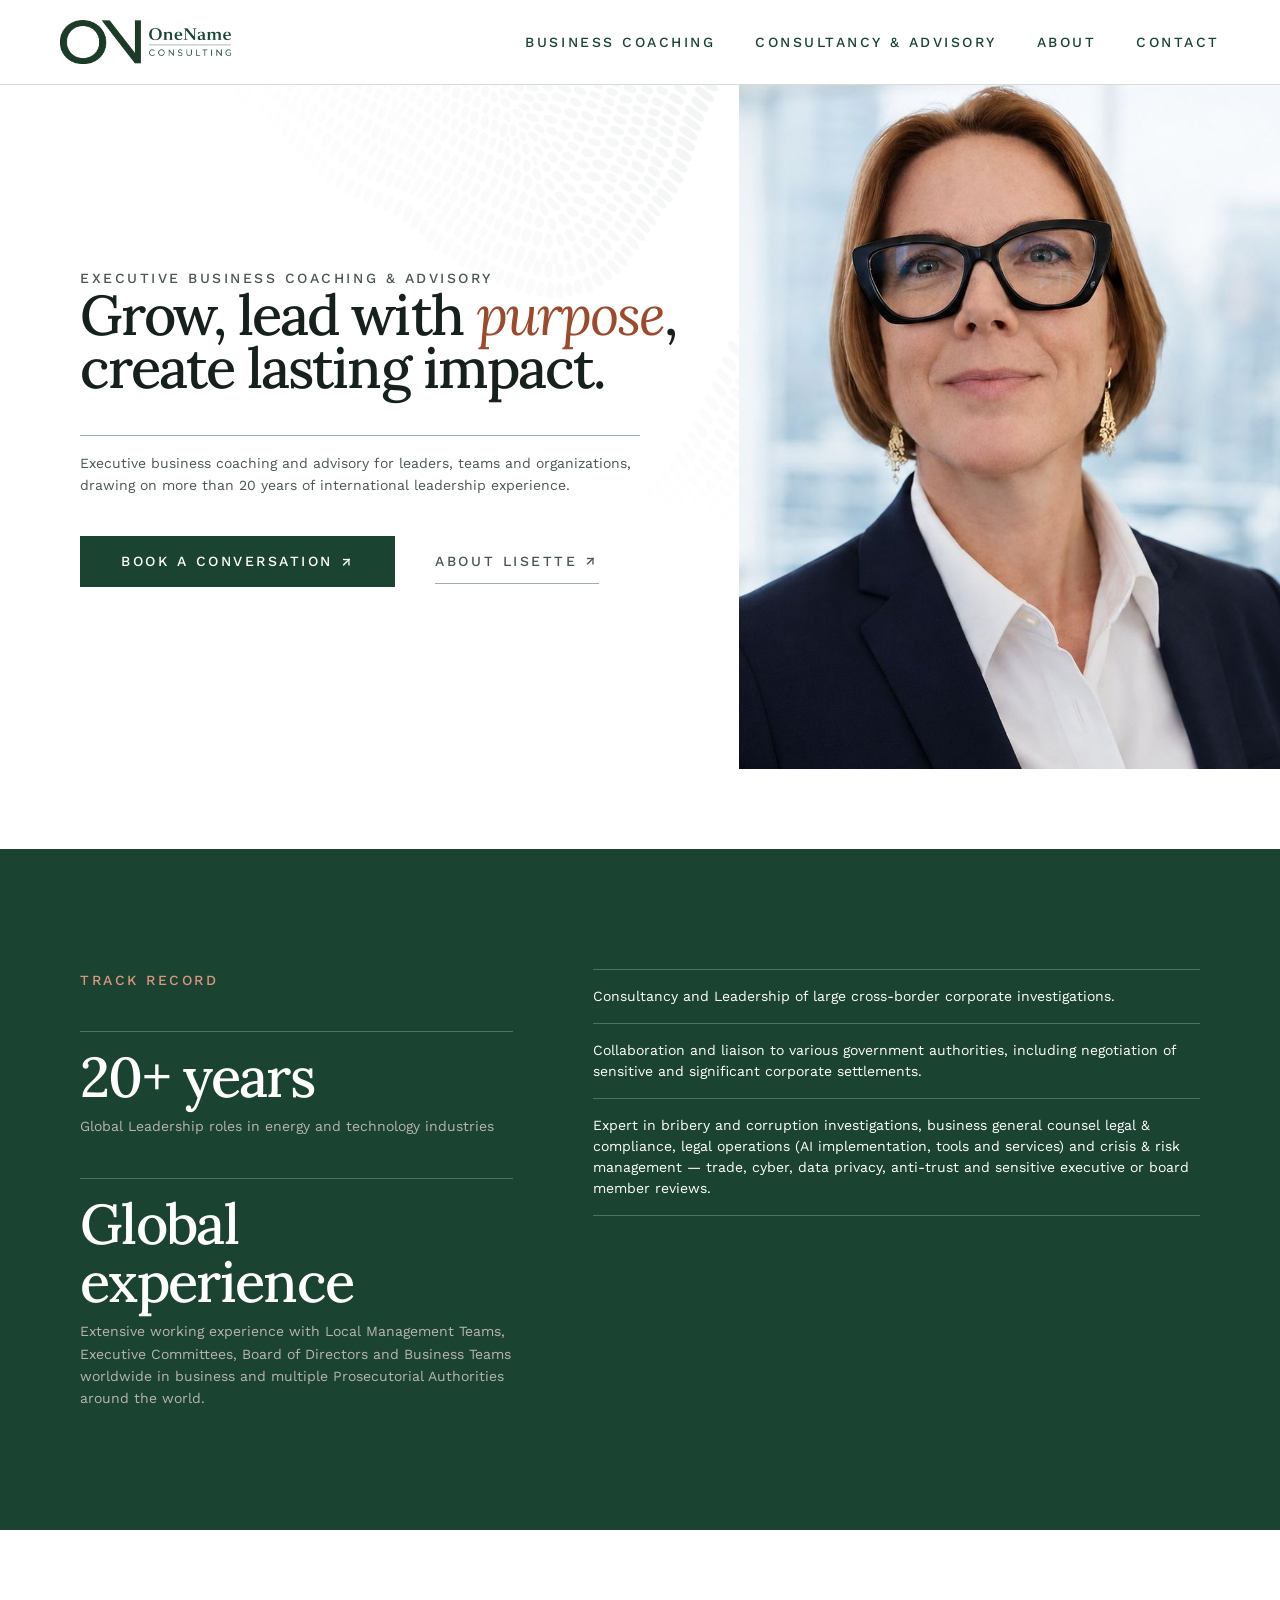
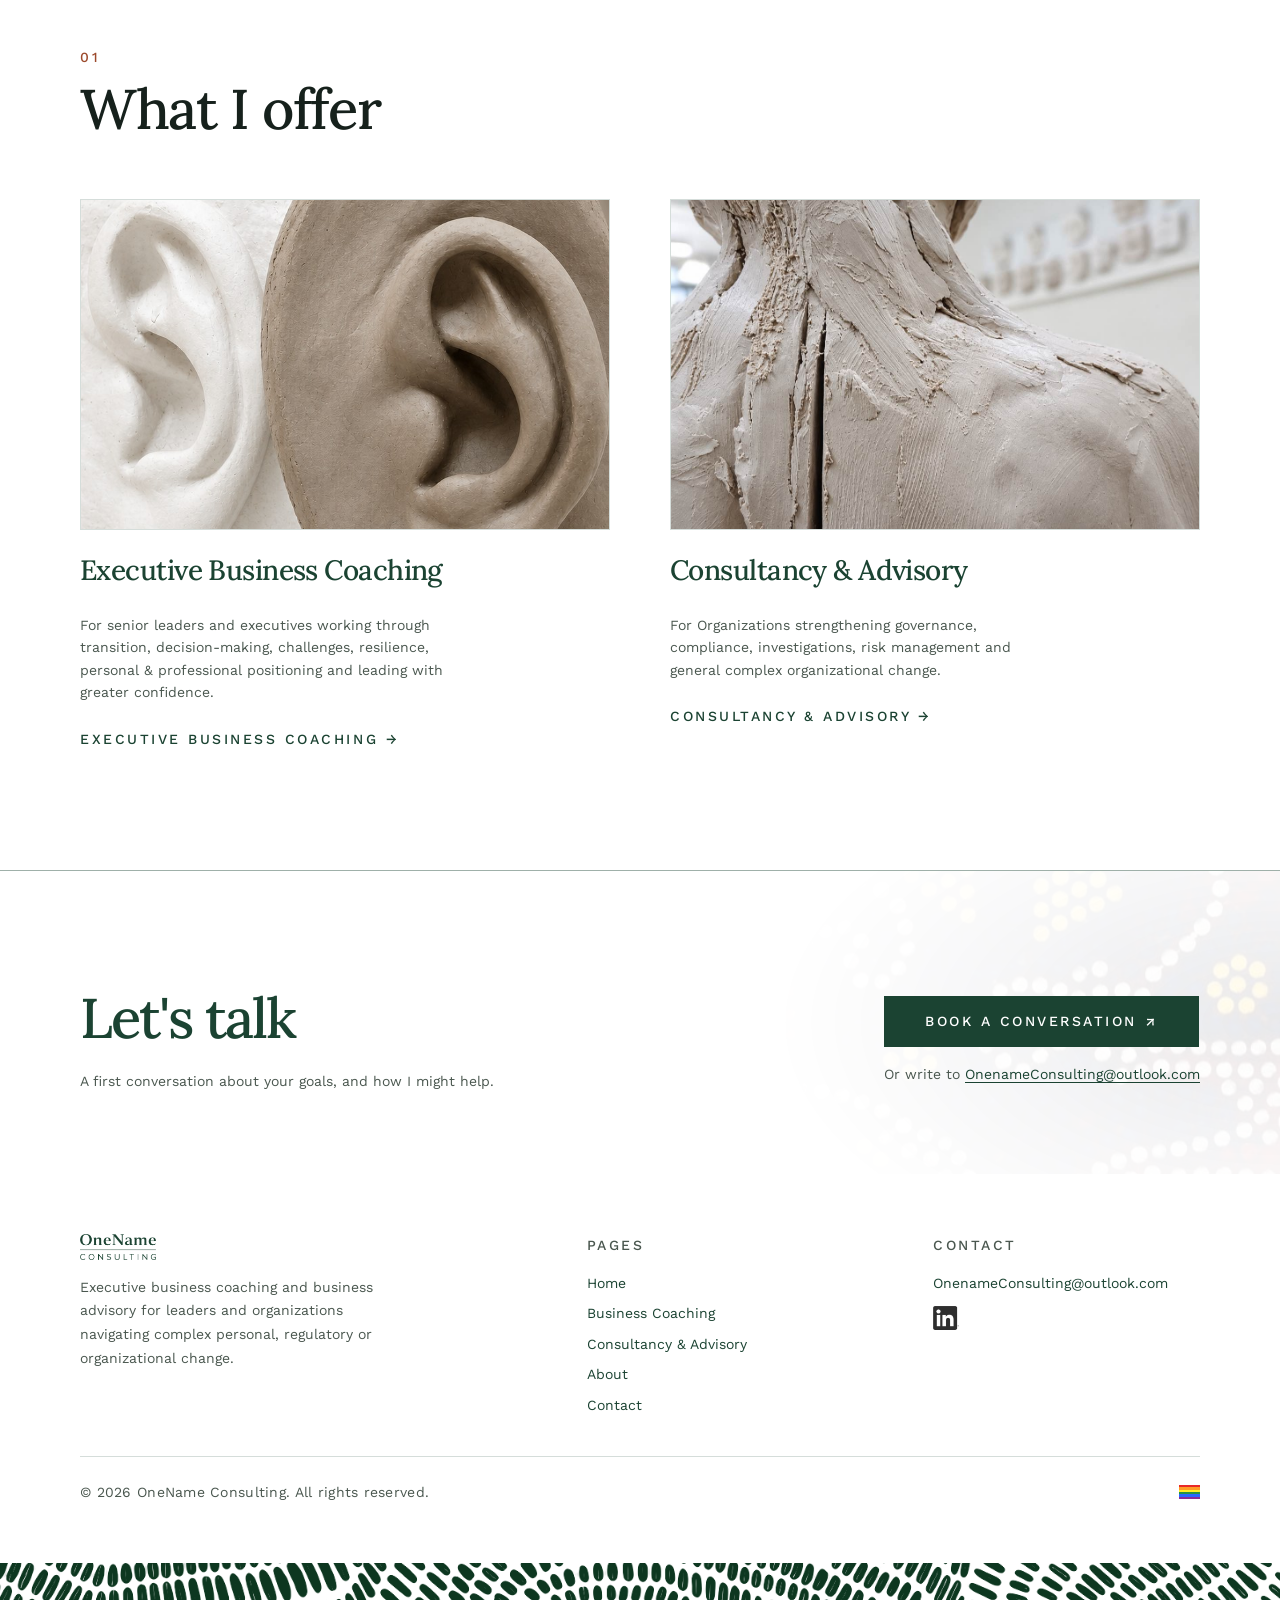
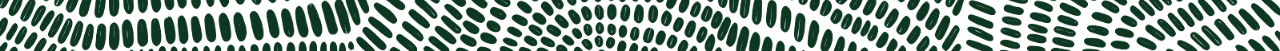
==== commit f2559646: "Drop home from the desktop menu The logo carries the page home already. The link stays in the phone " ====
--- a/index.html
+++ b/index.html
@@ -108,7 +108,7 @@
       </button>
 
       <ul class="nav__links" id="nav-menu">
-        <li><a href="./" class="nav__link active" aria-current="page">Home</a></li>
+        <li class="nav__item--home"><a href="./" class="nav__link active" aria-current="page">Home</a></li>
         <li><a href="business-coaching/" class="nav__link">Business Coaching</a></li>
         <li><a href="consultancy-advisory/" class="nav__link">Consultancy &amp; Advisory</a></li>
         <li><a href="about/" class="nav__link">About</a></li>
--- a/css/styles.css
+++ b/css/styles.css
@@ -765,6 +765,18 @@
   align-content: start;
 }
 
+/* The photograph beside the essay. It rides along as the column scrolls,
+   so the right-hand side is not empty for the length of a long read. */
+.story__figure {
+  margin: 0;
+}
+
+.story__figure img {
+  width: 100%;
+  height: auto;
+  border: 1px solid var(--rule-hairline);
+}
+
 /* Facts pulled from the narrative — the numbers that make the scope legible
    at a glance rather than only in prose. */
 .story__fact {
@@ -1176,12 +1188,31 @@
   color: var(--color-accent);
 }
 
+/* The same items stacked instead of run together: inline separators wrap
+   badly at this size, leaving a bullet stranded at the start of a line.
+   One per row, markers hanging in the gutter so every line starts on the
+   container's left edge. */
 .label-list {
+  display: grid;
+  gap: var(--space-sm);
   margin-top: var(--space-xl);
   font-family: var(--font-display);
   font-size: var(--text-m);
   line-height: 1.3;
   color: var(--color-primary);
+}
+
+.label-list > li {
+  position: relative;
+  padding-left: 1.1em;
+  text-wrap: balance;
+}
+
+.label-list > li::before {
+  content: "\2022";
+  position: absolute;
+  left: 0;
+  color: var(--color-accent);
 }
 
 .credentials-line {
@@ -1219,6 +1250,12 @@
   width: 100%;
   height: auto;
   border: 1px solid var(--rule-hairline);
+}
+
+/* A supporting photograph rather than a plate: held to roughly half the
+   column so it sits under the text instead of competing with it. */
+.feature-figure--inset {
+  max-width: 420px;
 }
 
 .feature-figure__caption {
@@ -1749,6 +1786,13 @@
 
   /* Full menu, no hamburger */
   .js .nav__toggle {
+    display: none;
+  }
+
+  /* The logo already goes home, so the link is redundant once the menu is
+     open on the page. It stays in the collapsed phone menu, where there is
+     no such affordance to hand. */
+  .nav__item--home {
     display: none;
   }
 
@@ -1934,6 +1978,11 @@
     margin-top: var(--space-4xl);
   }
 
+  .story__figure {
+    position: sticky;
+    top: calc(80px + var(--space-xl));
+  }
+
   /* Index and grids ------------------------------------------------------- */
 
   .services-grid {
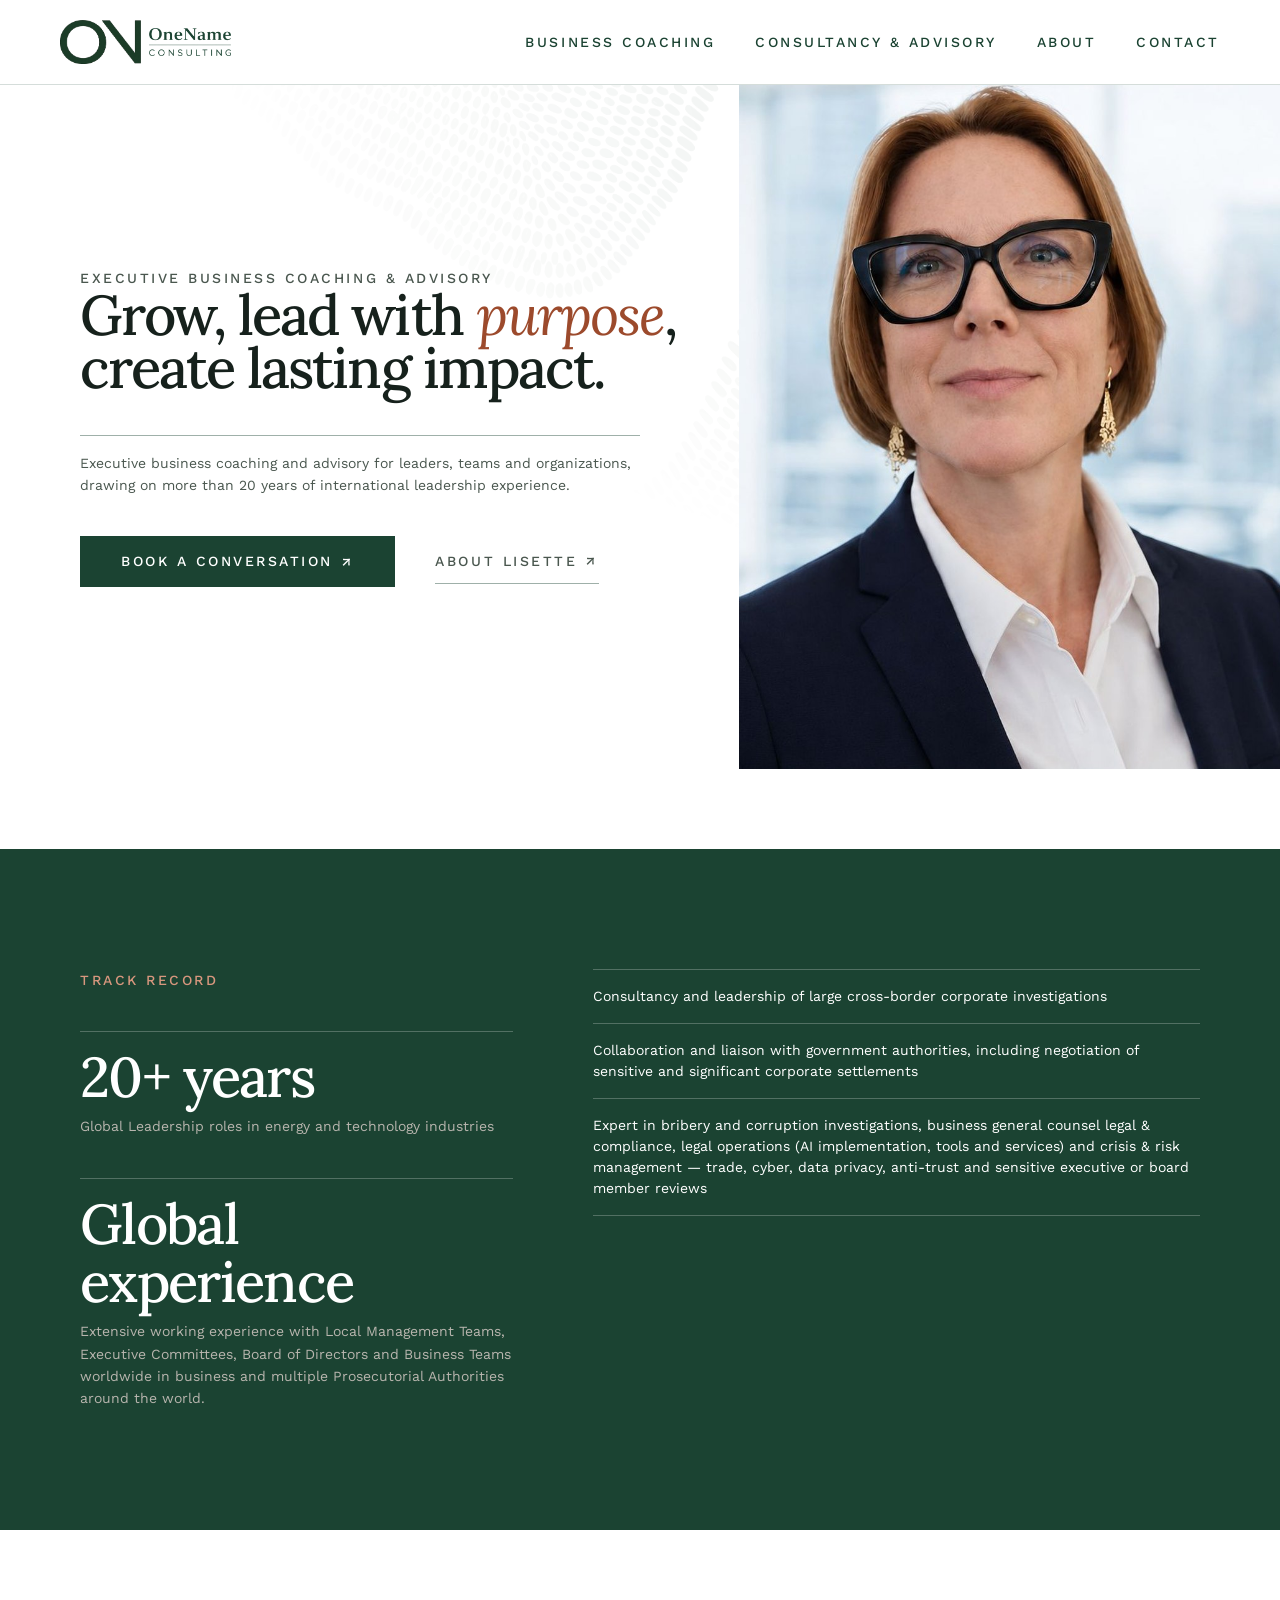
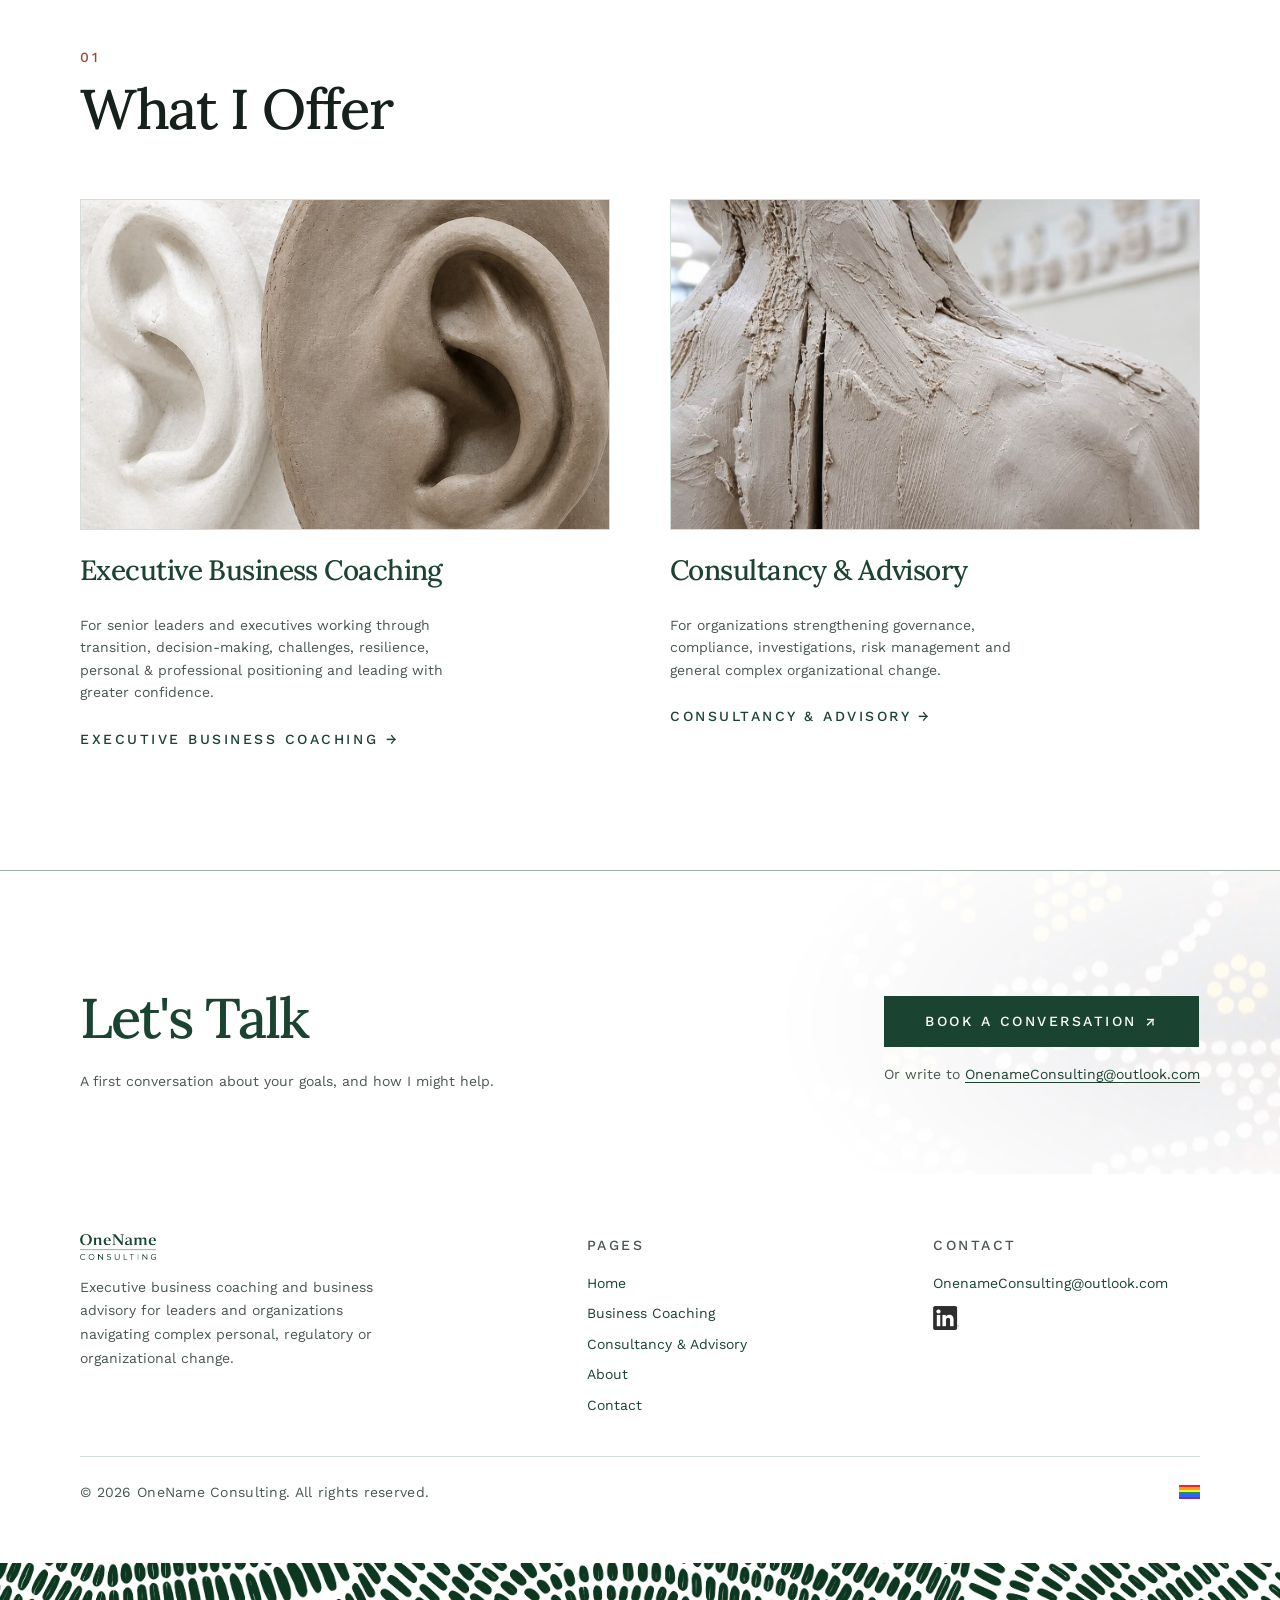
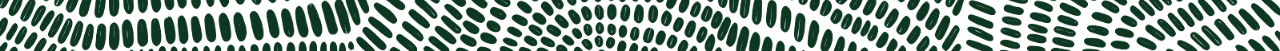
==== commit b9d8c400: "Make the wording, headings and stylesheet consistent Executive coaching becomes executive business c" ====
--- a/index.html
+++ b/index.html
@@ -3,7 +3,7 @@
 <head>
   <meta charset="UTF-8">
   <meta name="viewport" content="width=device-width, initial-scale=1.0">
-  <title>OneName Consulting | Executive Coaching & Business Advisory</title>
+  <title>OneName Consulting | Executive Business Coaching & Advisory</title>
   <meta name="description" content="Executive business coaching and business advisory for leaders and organizations navigating complex personal, regulatory or organizational change. 20+ years of global leadership experience in energy and technology industries.">
 
   <link rel="canonical" href="https://onenameconsulting.com/">
@@ -12,14 +12,14 @@
        tools/set-domain.py once the client's domain is known. -->
   <meta property="og:type" content="website">
   <meta property="og:site_name" content="OneName Consulting">
-  <meta property="og:title" content="OneName Consulting | Executive Coaching & Business Advisory">
+  <meta property="og:title" content="OneName Consulting | Executive Business Coaching & Advisory">
   <meta property="og:description" content="Executive business coaching and business advisory for leaders and organizations navigating complex personal, regulatory or organizational change. 20+ years of global leadership experience in energy and technology industries.">
   <meta property="og:url" content="https://onenameconsulting.com/">
   <meta property="og:image" content="https://onenameconsulting.com/assets/images/og-image.jpg">
   <meta property="og:locale" content="en">
   <meta name="twitter:card" content="summary_large_image">
   <meta name="twitter:image" content="https://onenameconsulting.com/assets/images/og-image.jpg">
-  <meta name="twitter:title" content="OneName Consulting | Executive Coaching & Business Advisory">
+  <meta name="twitter:title" content="OneName Consulting | Executive Business Coaching & Advisory">
   <meta name="twitter:description" content="Executive business coaching and business advisory for leaders and organizations navigating complex personal, regulatory or organizational change. 20+ years of global leadership experience in energy and technology industries.">
 
   <script type="application/ld+json">
@@ -65,7 +65,7 @@
         "name": "OneName Consulting"
       },
       "knowsAbout": [
-        "Executive coaching",
+        "Executive business coaching",
         "Anti-bribery and corruption compliance",
         "Corporate governance",
         "Regulatory risk",
@@ -154,7 +154,7 @@
     <section class="proof">
       <div class="container proof__grid">
         <div>
-          <p class="eyebrow proof__eyebrow">Track record</p>
+          <p class="eyebrow proof__eyebrow">Track Record</p>
 
           <div class="proof__figures">
             <div class="proof__fact">
@@ -169,9 +169,9 @@
         </div>
 
         <ul class="proof__roles">
-          <li class="proof__role">Consultancy and Leadership of large cross-border corporate investigations.</li>
-          <li class="proof__role">Collaboration and liaison to various government authorities, including negotiation of sensitive and significant corporate settlements.</li>
-          <li class="proof__role">Expert in bribery and corruption investigations, business general counsel legal &amp; compliance, legal operations (AI implementation, tools and services) and crisis &amp; risk management &mdash; trade, cyber, data privacy, anti-trust and sensitive executive or board member reviews.</li>
+          <li class="proof__role">Consultancy and leadership of large cross-border corporate investigations</li>
+          <li class="proof__role">Collaboration and liaison with government authorities, including negotiation of sensitive and significant corporate settlements</li>
+          <li class="proof__role">Expert in bribery and corruption investigations, business general counsel legal &amp; compliance, legal operations (AI implementation, tools and services) and crisis &amp; risk management &mdash; trade, cyber, data privacy, anti-trust and sensitive executive or board member reviews</li>
         </ul>
       </div>
     </section>
@@ -179,7 +179,7 @@
     <!-- Two ways in -->
     <section class="section">
       <div class="container">
-        <h2 class="section__title">What I offer</h2>
+        <h2 class="section__title">What I Offer</h2>
 
         <div class="doors">
           <article class="door">
@@ -202,7 +202,7 @@
             </a>
             <h3 class="door__title">Consultancy &amp; Advisory</h3>
             <p class="door__text">
-              For Organizations strengthening governance, compliance,
+              For organizations strengthening governance, compliance,
               investigations, risk management and general complex organizational change.
             </p>
             <a class="services-card__link" href="consultancy-advisory/">Consultancy &amp; advisory &rarr;</a>
@@ -216,7 +216,7 @@
 
       <div class="container cta-banner__inner">
         <div>
-          <h2 class="cta-banner__title">Let's talk</h2>
+          <h2 class="cta-banner__title">Let's Talk</h2>
           <p class="cta-banner__text">
             A first conversation about your goals, and how I might help.
           </p>
--- a/css/styles.css
+++ b/css/styles.css
@@ -777,63 +777,17 @@
   border: 1px solid var(--rule-hairline);
 }
 
-/* Facts pulled from the narrative — the numbers that make the scope legible
-   at a glance rather than only in prose. */
-.story__fact {
-  padding-top: var(--space-md);
-  border-top: 1px solid var(--rule-strong);
-}
-
-.story__fact-figure {
-  font-family: var(--font-display);
-  font-size: var(--text-m);
-  font-weight: 500;
-  line-height: 1;
-  letter-spacing: -0.03em;
-  color: var(--color-primary);
-}
-
-.story__fact-label {
-  margin-top: var(--space-sm);
-  font-size: var(--text-s);
-  line-height: 1.6;
-  letter-spacing: 0.02em;
-  color: var(--color-text-secondary);
-}
 
 /* --------------------------------------------------------------------------
    11. Expertise, approach and services
    -------------------------------------------------------------------------- */
 
-.services-grid,
-.approach-grid {
+.services-grid {
   display: grid;
   gap: var(--space-xl);
   margin-top: var(--space-2xl);
 }
 
-/* Pillars carry a rule rather than a card — they are principles, not offers,
-   and shouldn't compete with the index above them. */
-.approach-pillar {
-  padding-top: var(--space-md);
-  border-top: 1px solid var(--rule-strong);
-}
-
-.approach-pillar__title {
-  font-family: var(--font-display);
-  font-size: var(--text-m);
-  font-weight: 500;
-  line-height: 1.2;
-  letter-spacing: -0.015em;
-  color: var(--color-primary);
-}
-
-.approach-pillar__text {
-  margin-top: var(--space-sm);
-  font-size: var(--text-s);
-  line-height: 1.7;
-  color: var(--color-text-muted);
-}
 
 .services-card__link {
   display: inline-flex;
@@ -1258,6 +1212,12 @@
   max-width: 420px;
 }
 
+/* Held to the file's own width, so the photograph is never scaled up past
+   the pixels it has. */
+.feature-figure--natural {
+  max-width: 780px;
+}
+
 .feature-figure__caption {
   margin-top: var(--space-md);
   font-size: var(--text-s);
@@ -1267,30 +1227,6 @@
   color: var(--color-text-secondary);
 }
 
-/* A hang rather than a grid. Each piece is a different shape and hangs at a
-   different height, but every edge lands on a column of the same 12-column
-   grid — which is what keeps it reading as arranged rather than spilled. */
-.studio-grid {
-  display: grid;
-  gap: var(--space-xl);
-  margin-top: var(--space-2xl);
-}
-
-.studio-grid .feature-figure {
-  margin-top: 0;
-}
-
-.studio-grid img {
-  width: 100%;
-  height: 100%;
-  object-fit: cover;
-}
-
-/* Ratios differ per piece, so no two are the same size. */
-.studio-figure--1 img { aspect-ratio: 4 / 5; }
-.studio-figure--2 img { aspect-ratio: 1 / 1; }
-.studio-figure--3 img { aspect-ratio: 4 / 5; }
-.studio-figure--4 img { aspect-ratio: 4 / 3; }
 
 /* The button opens a mail client, which plenty of visitors do not have
    configured. This keeps the address readable and copyable regardless. */
@@ -1339,8 +1275,8 @@
   margin-top: var(--space-xl);
 }
 
-/* Mirrors .story__fact on About: figure carries its unit, label sits under a
-   rule. These take the headline size — this band is the page's punch. */
+/* Figure carries its unit, label sits under a rule. These take the headline
+   size — this band is the page's punch. */
 .proof__fact {
   padding-top: var(--space-md);
   border-top: 1px solid var(--rule-on-primary);
@@ -1765,16 +1701,6 @@
     --pattern-divider-h: 72px;
   }
 
-  /* Space opens up beside the heading, so the section accent can appear. */
-  .approach-section {
-    position: relative;
-    overflow: hidden;
-  }
-
-  .approach-section > .container {
-    position: relative;
-    z-index: 1;
-  }
 
   .pattern-accent--section {
     display: block;
@@ -1834,8 +1760,7 @@
     aspect-ratio: 4 / 5;
   }
 
-  .services-grid,
-  .approach-grid {
+  .services-grid {
     grid-template-columns: repeat(2, minmax(0, 1fr));
     column-gap: var(--space-2xl);
   }
@@ -1849,17 +1774,6 @@
     column-gap: var(--space-2xl);
   }
 
-  /* Tablet: two columns, with the second dropped so the pair is not level. */
-  .studio-grid {
-    grid-template-columns: repeat(2, minmax(0, 1fr));
-    column-gap: var(--space-2xl);
-    align-items: start;
-  }
-
-  .studio-figure--2,
-  .studio-figure--4 {
-    margin-top: var(--space-2xl);
-  }
 
   .page-hero__actions {
     flex-direction: row;
@@ -1990,10 +1904,6 @@
     column-gap: var(--space-3xl);
   }
 
-  .approach-grid {
-    grid-template-columns: repeat(4, minmax(0, 1fr));
-    column-gap: var(--space-xl);
-  }
 
   .credentials-grid {
     grid-template-columns: 1.1fr 0.8fr 1.2fr;
@@ -2045,22 +1955,6 @@
     row-gap: var(--space-xl);
   }
 
-  /* Desktop hang: four pieces, four widths, four heights. Columns are
-     explicit so nothing drifts, and no negative margins are used, so the
-     pieces can never collide. */
-  .studio-grid {
-    grid-template-columns: repeat(12, minmax(0, 1fr));
-    column-gap: var(--space-xl);
-    row-gap: var(--space-3xl);
-  }
-
-  /* Two anchors do the work: pieces 1 and 3 share a left edge, pieces 2 and
-     4 share a right edge. Only the inner seam moves, so the hang varies
-     without every edge being loose at once. */
-  .studio-figure--1 { grid-column: 1 / 7;  grid-row: 1; }
-  .studio-figure--2 { grid-column: 8 / 13; grid-row: 1; margin-top: var(--space-3xl); }
-  .studio-figure--3 { grid-column: 1 / 5;  grid-row: 2; }
-  .studio-figure--4 { grid-column: 6 / 13; grid-row: 2; margin-top: var(--space-xl); }
 
   /* Brand block takes the wider column; the two link lists sit beside it. */
   .footer__inner {
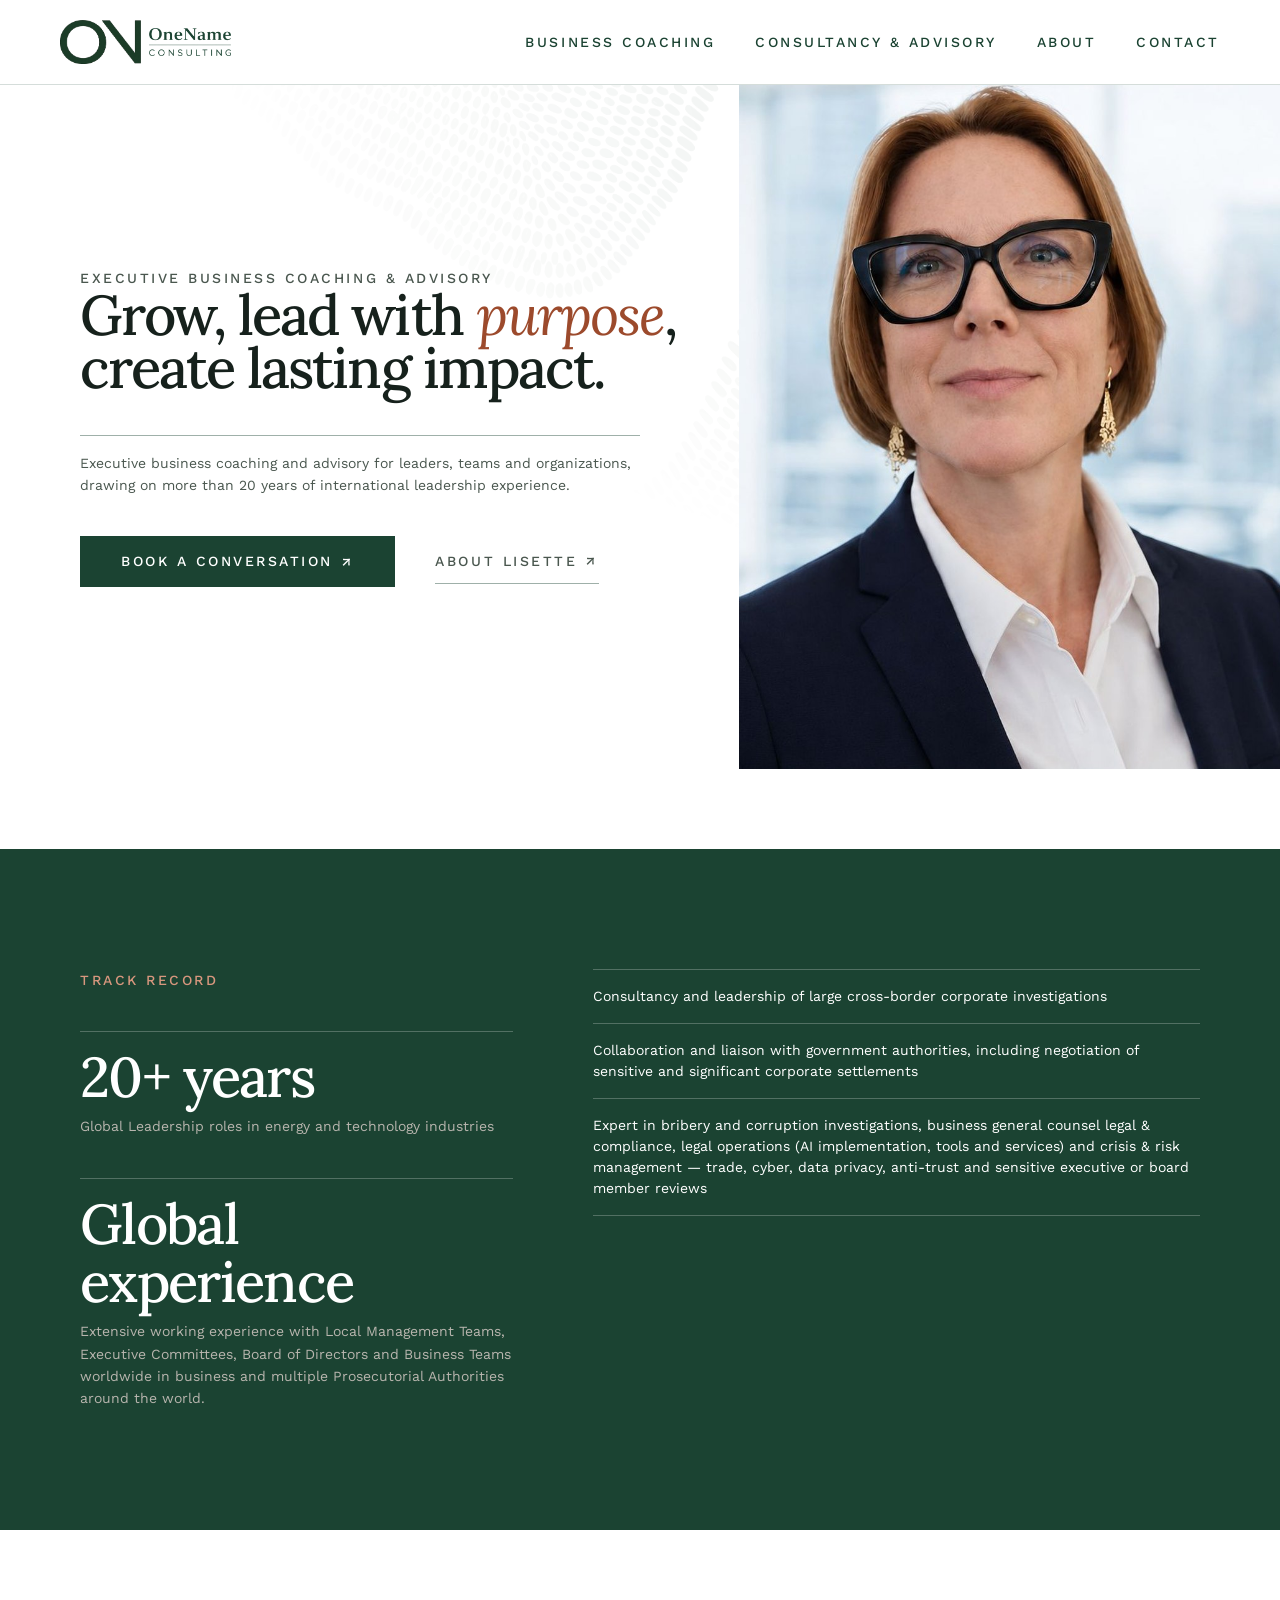
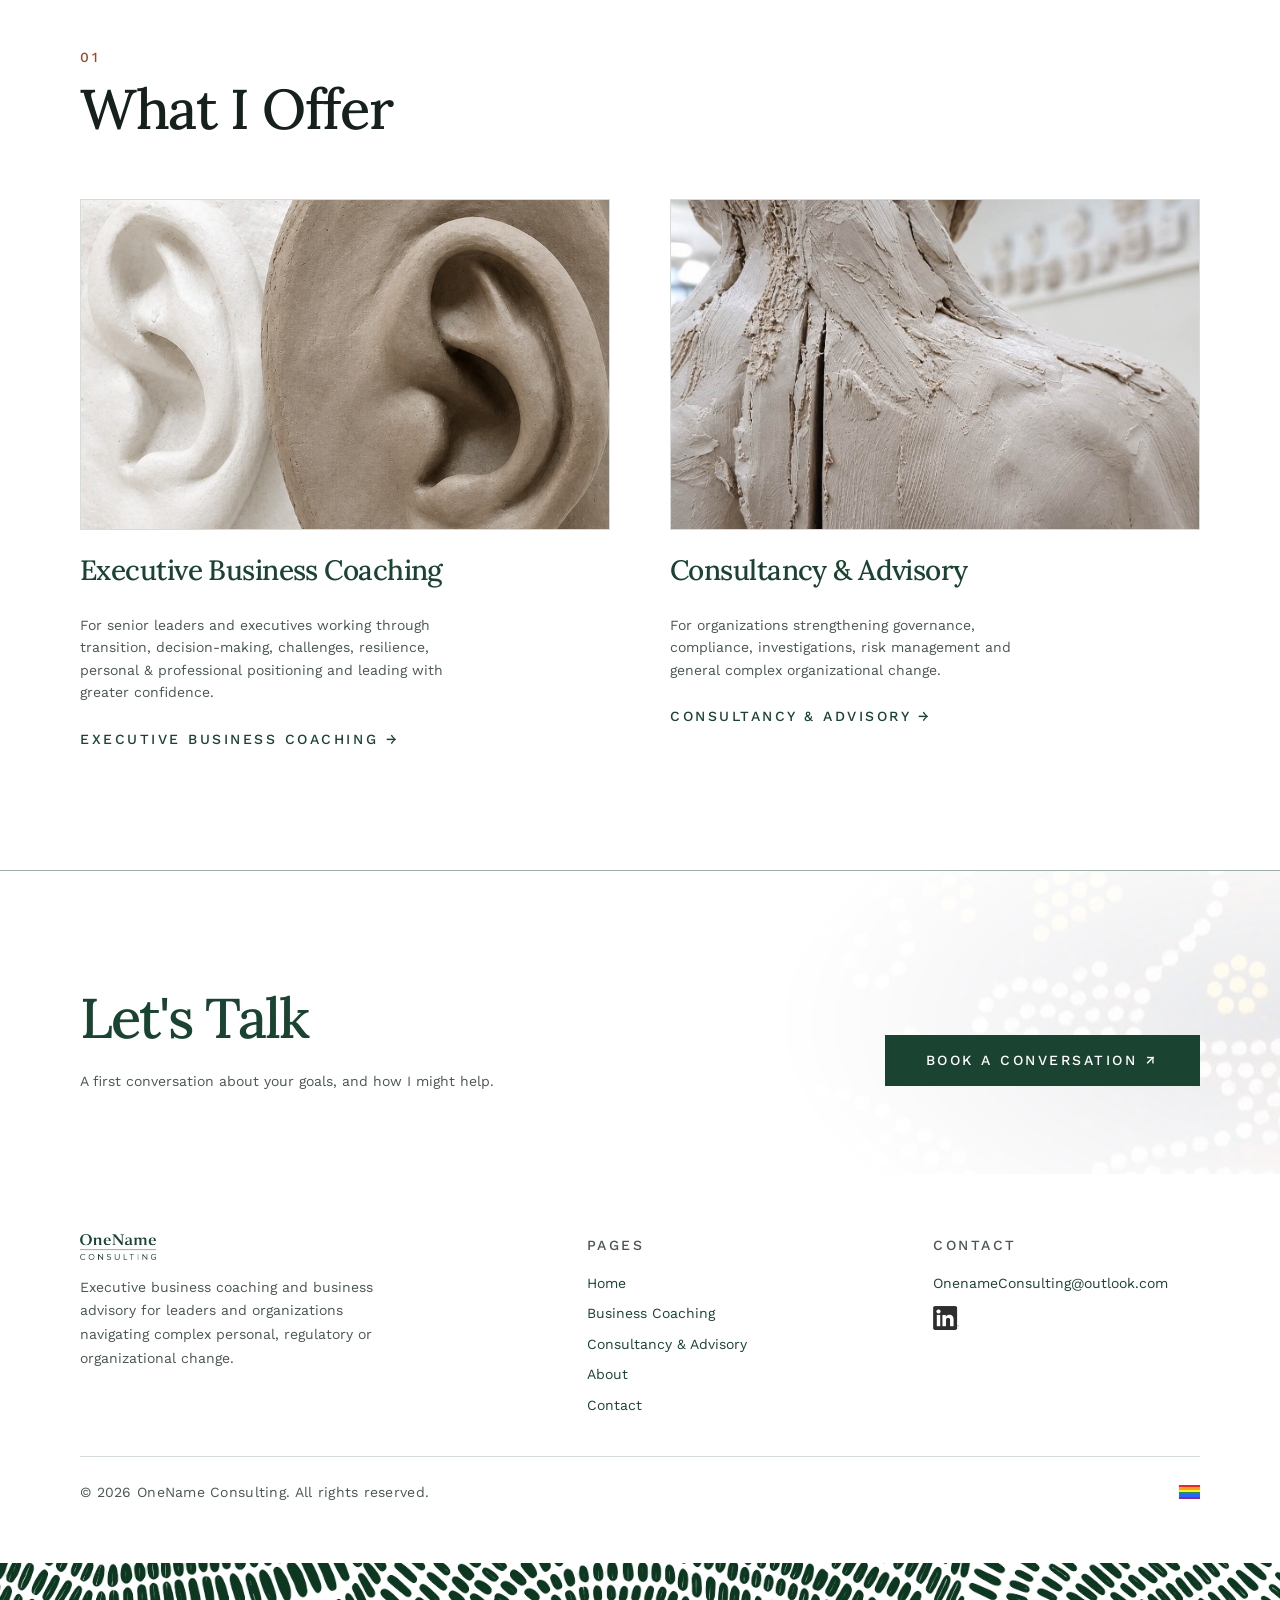
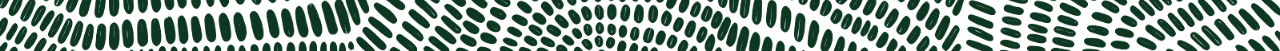
==== commit 64f38d08: "Drop the write-to line under the closing buttons The button opens the same address, and the footer c" ====
--- a/index.html
+++ b/index.html
@@ -224,9 +224,6 @@
 
         <div class="cta-banner__actions">
           <a class="btn btn--solid" href="mailto:OnenameConsulting@outlook.com?subject=Enquiry">Book a conversation</a>
-          <p class="cta-banner__fallback">
-            Or write to <a class="link" href="mailto:OnenameConsulting@outlook.com">OnenameConsulting@outlook.com</a>
-          </p>
         </div>
       </div>
     </section>
--- a/css/styles.css
+++ b/css/styles.css
@@ -924,7 +924,13 @@
 .page-hero {
   position: relative;
   overflow: hidden;
-  padding-block: var(--section-padding-lg);
+  padding-block: var(--section-padding-lg) var(--space-3xl);
+}
+
+/* The hero's own bottom padding already sets the page's first gap, so the
+   section under it starts closer than the rhythm between later sections. */
+.page-hero + .section {
+  padding-block-start: var(--space-2xl);
 }
 
 .page-hero > .container {
@@ -1011,8 +1017,13 @@
   z-index: 1;
 }
 
+/* Carries the same dotted painting as the closing CTA on the home page, so
+   the two quiet fields on the site are the one piece of artwork. */
 .pattern-accent--frame {
   inset: 0;
+  background-image: url("../assets/images/pattern-cta.jpg");
+  background-position: right center;
+  opacity: var(--pattern-opacity-cta);
   -webkit-mask-image: radial-gradient(100% 110% at 100% 100%,
     #000 0%, rgba(0, 0, 0, 0.45) 45%, transparent 78%);
   mask-image: radial-gradient(100% 110% at 100% 100%,
@@ -1227,14 +1238,6 @@
   color: var(--color-text-secondary);
 }
 
-
-/* The button opens a mail client, which plenty of visitors do not have
-   configured. This keeps the address readable and copyable regardless. */
-.cta-banner__fallback {
-  margin-top: var(--space-md);
-  font-size: var(--text-s);
-  color: var(--color-text-muted);
-}
 
 /* Inline link inside body copy. */
 .link {
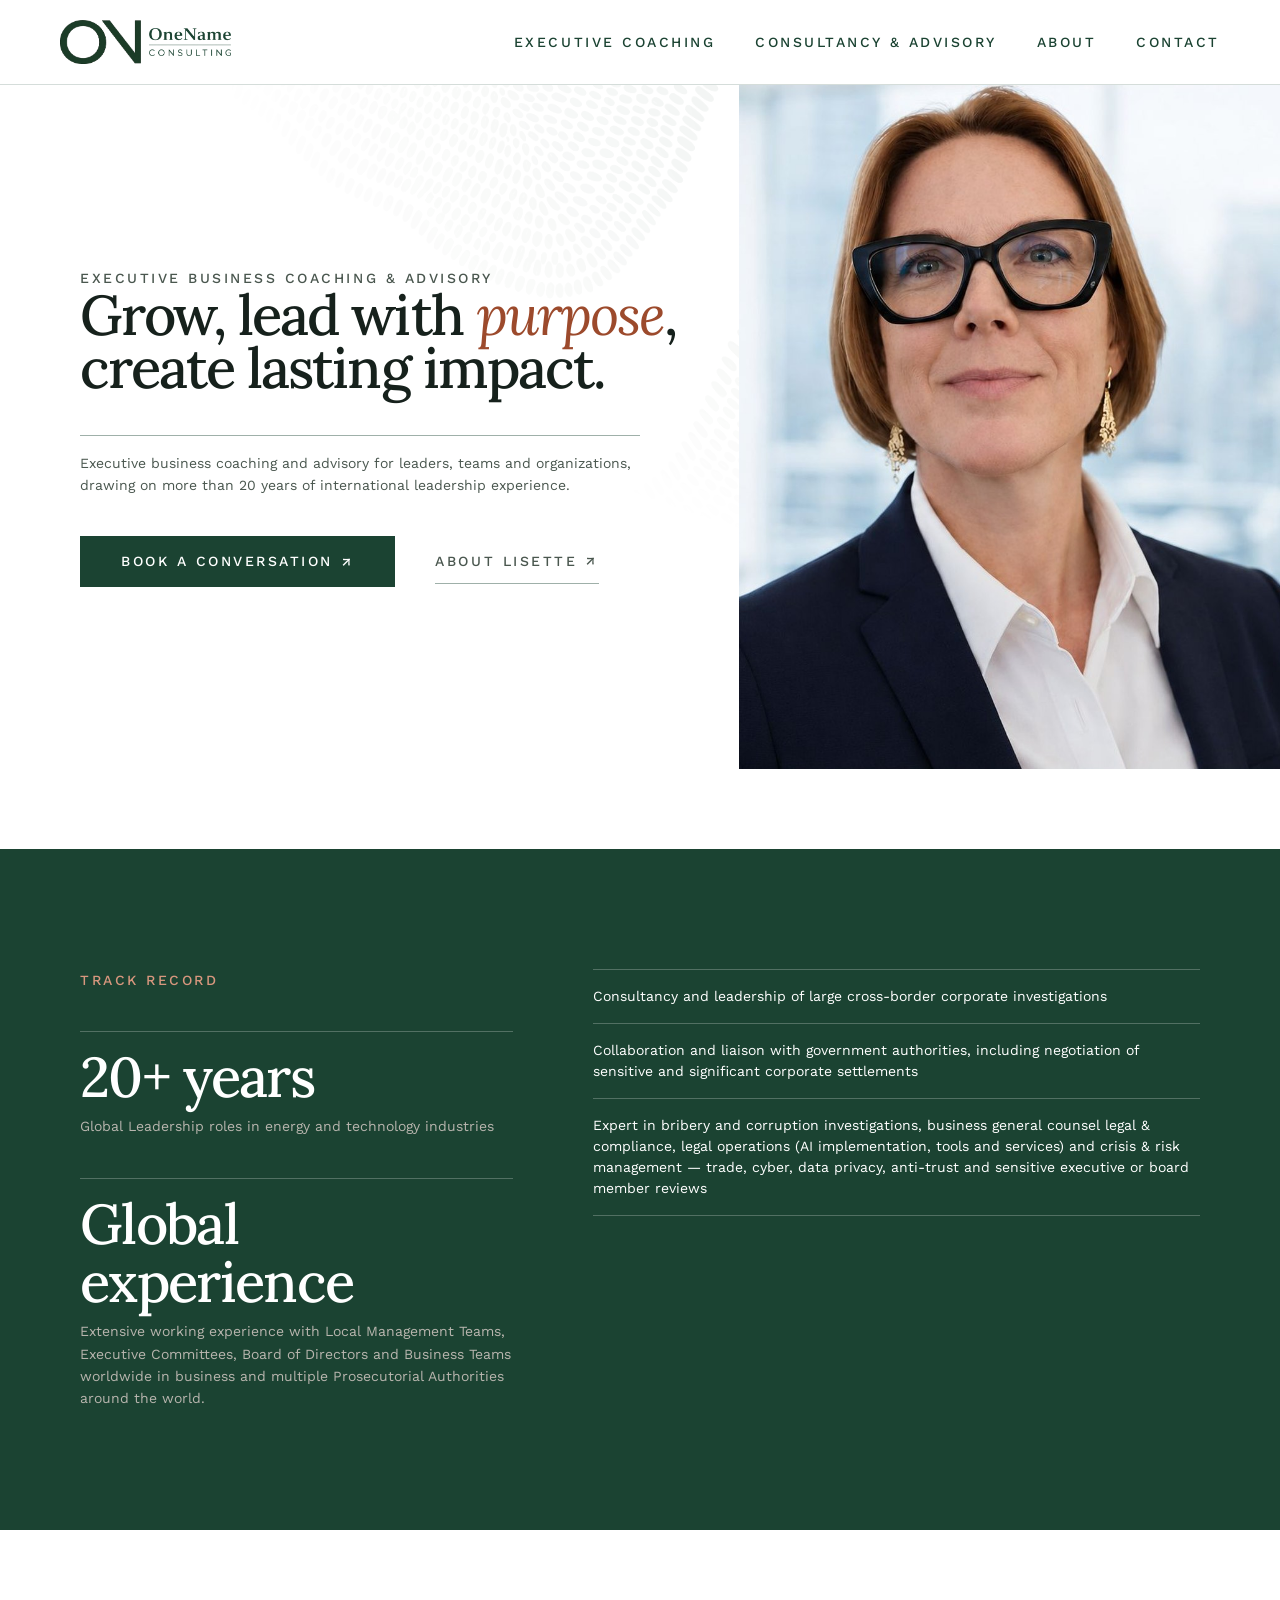
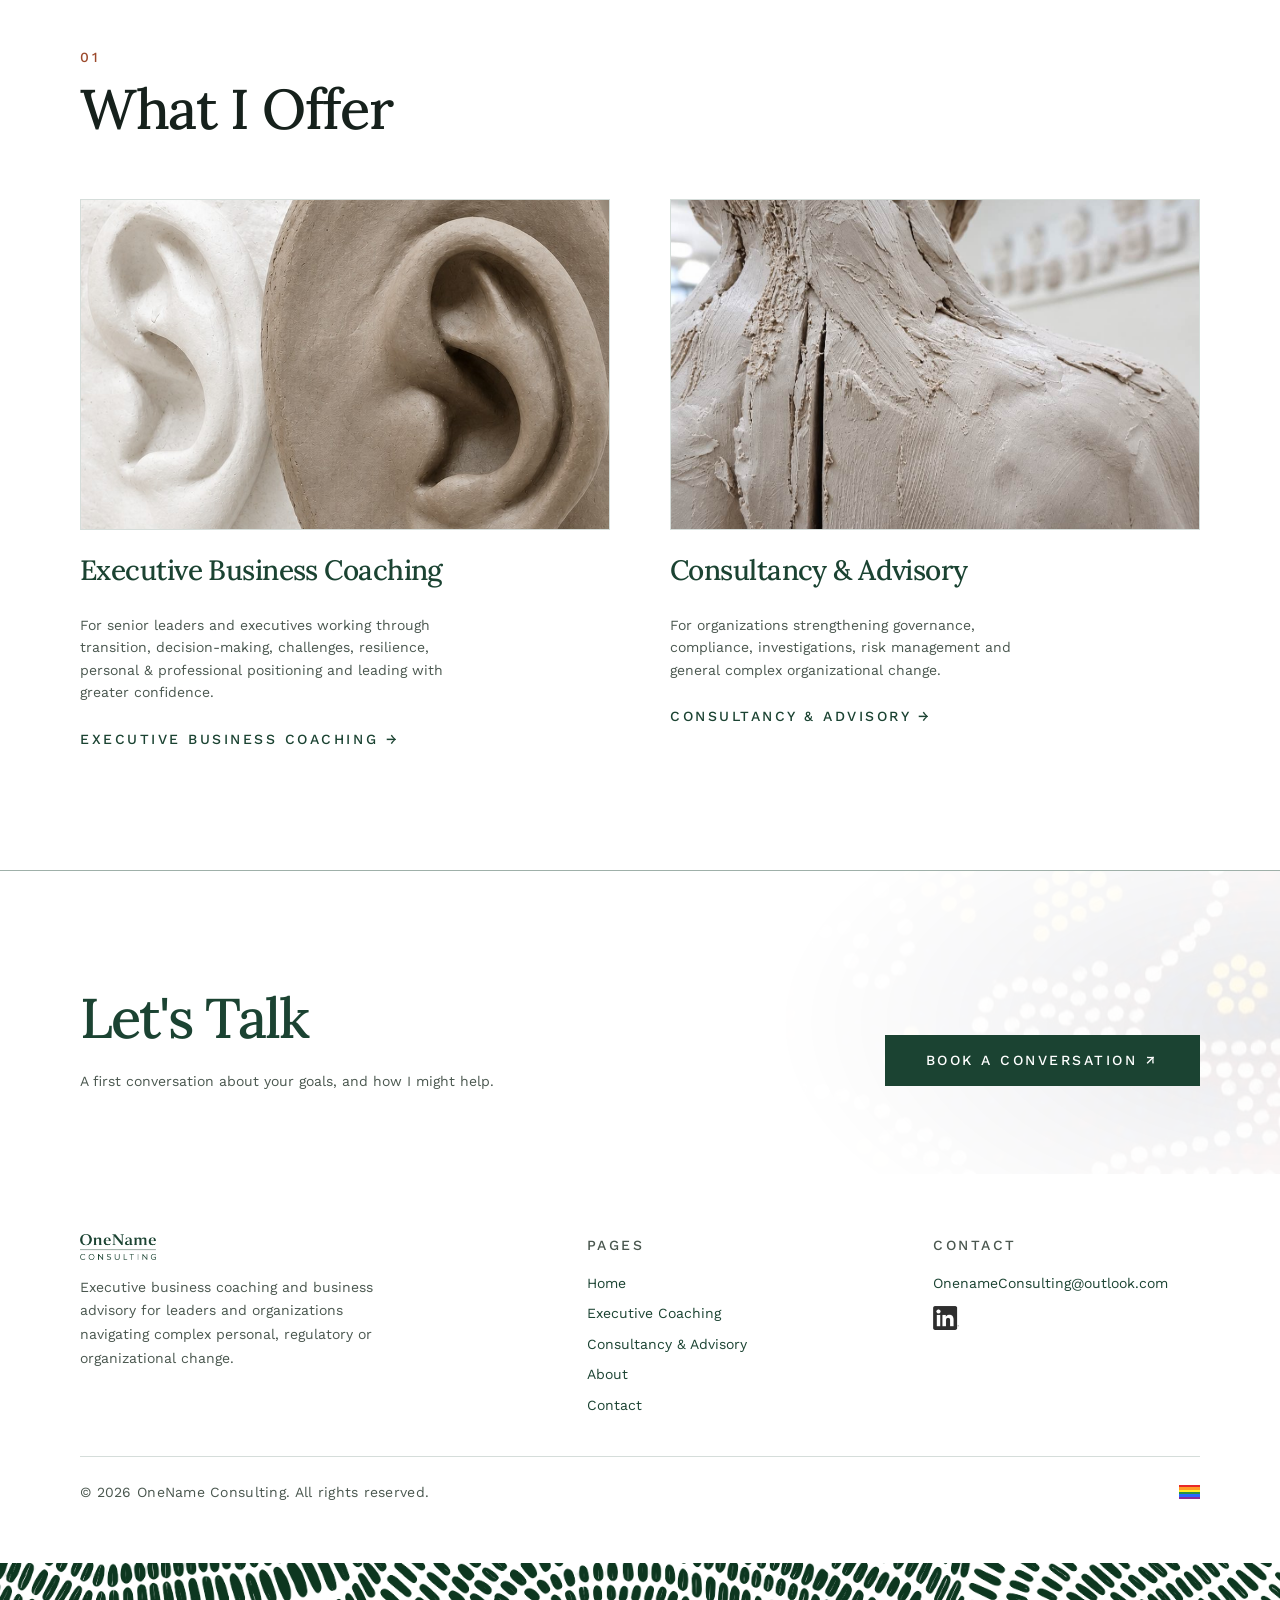
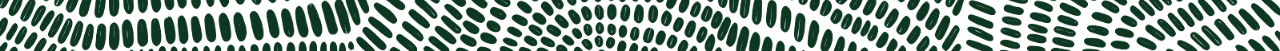
==== commit ad6a4a09: "Call it executive coaching in the navigation and footer Co-Authored-By: Claude Opus 5 <noreply@anthr" ====
--- a/index.html
+++ b/index.html
@@ -109,7 +109,7 @@
 
       <ul class="nav__links" id="nav-menu">
         <li class="nav__item--home"><a href="./" class="nav__link active" aria-current="page">Home</a></li>
-        <li><a href="business-coaching/" class="nav__link">Business Coaching</a></li>
+        <li><a href="business-coaching/" class="nav__link">Executive Coaching</a></li>
         <li><a href="consultancy-advisory/" class="nav__link">Consultancy &amp; Advisory</a></li>
         <li><a href="about/" class="nav__link">About</a></li>
         <li><a href="contact/" class="nav__link">Contact</a></li>
@@ -246,7 +246,7 @@
         <h2 class="eyebrow">Pages</h2>
         <ul class="footer__list">
           <li><a class="footer__link" href="./" aria-current="page">Home</a></li>
-          <li><a class="footer__link" href="business-coaching/">Business Coaching</a></li>
+          <li><a class="footer__link" href="business-coaching/">Executive Coaching</a></li>
           <li><a class="footer__link" href="consultancy-advisory/">Consultancy &amp; Advisory</a></li>
           <li><a class="footer__link" href="about/">About</a></li>
           <li><a class="footer__link" href="contact/">Contact</a></li>
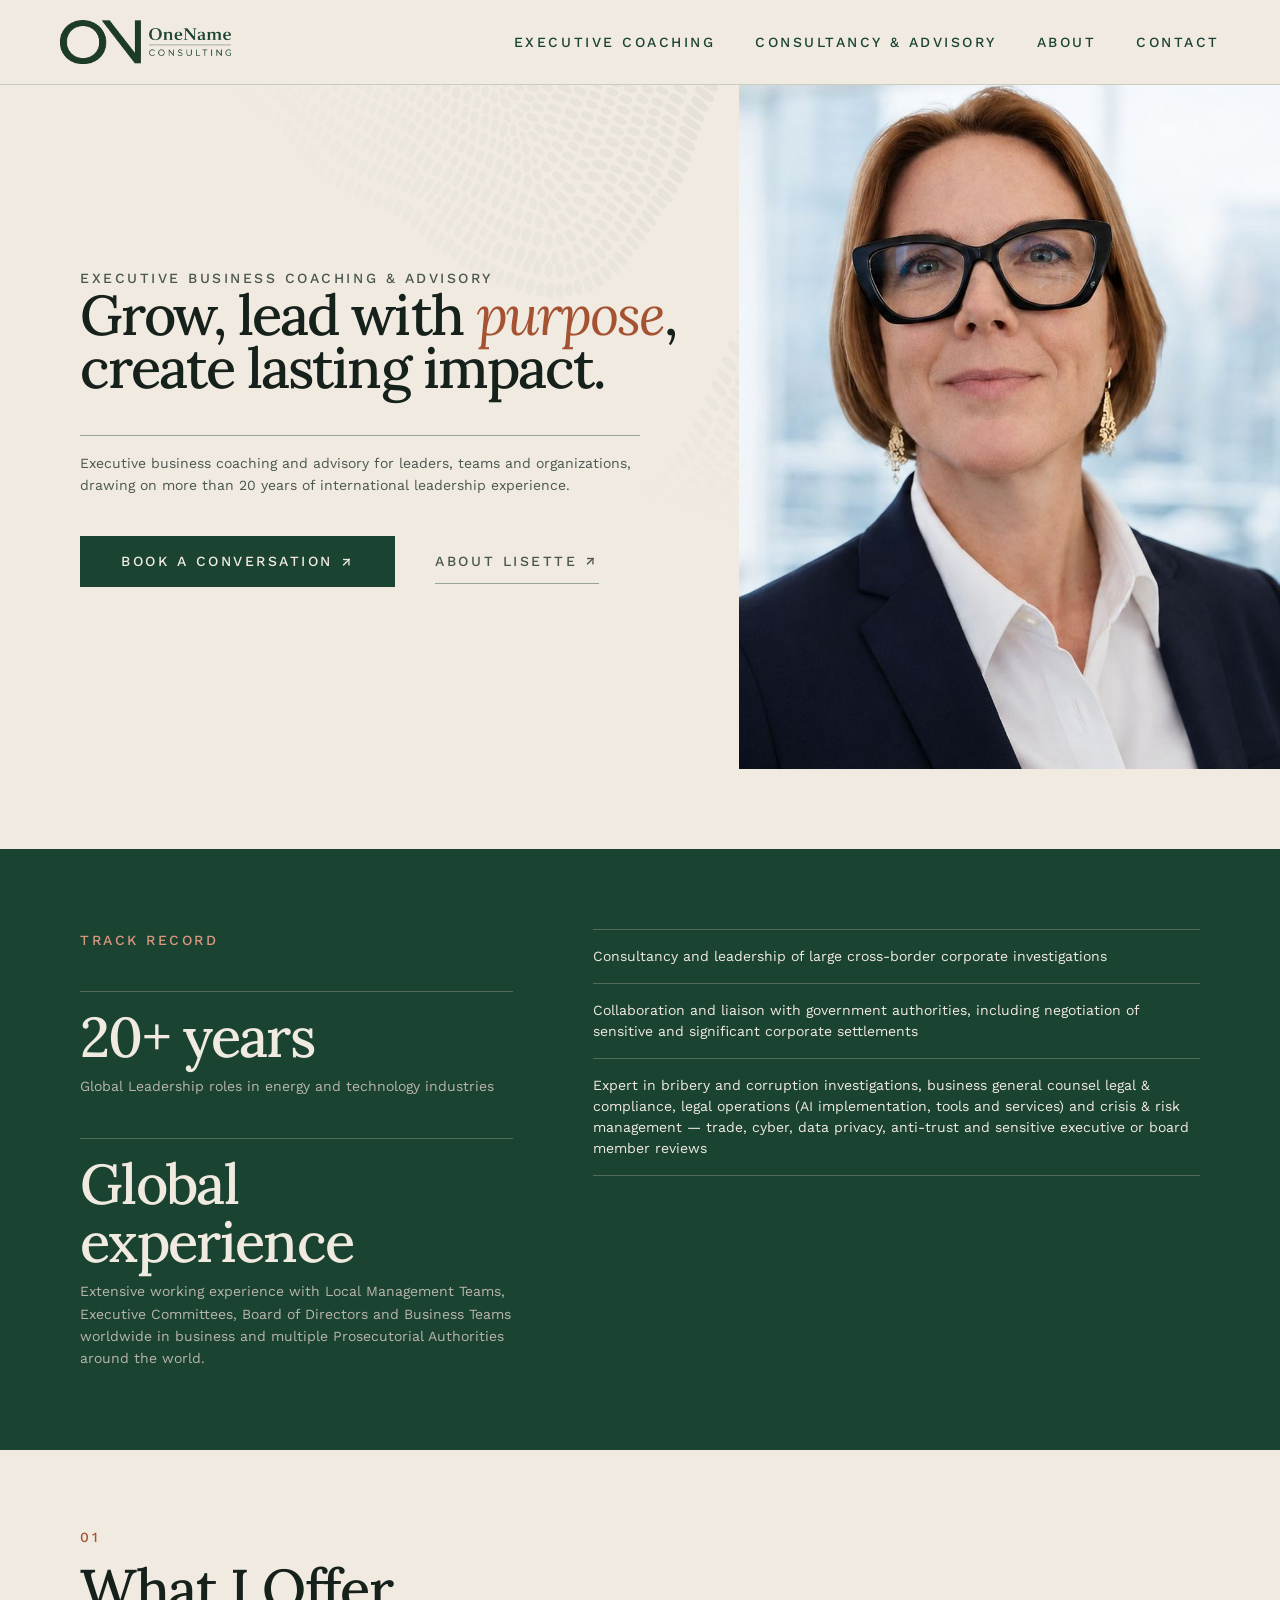
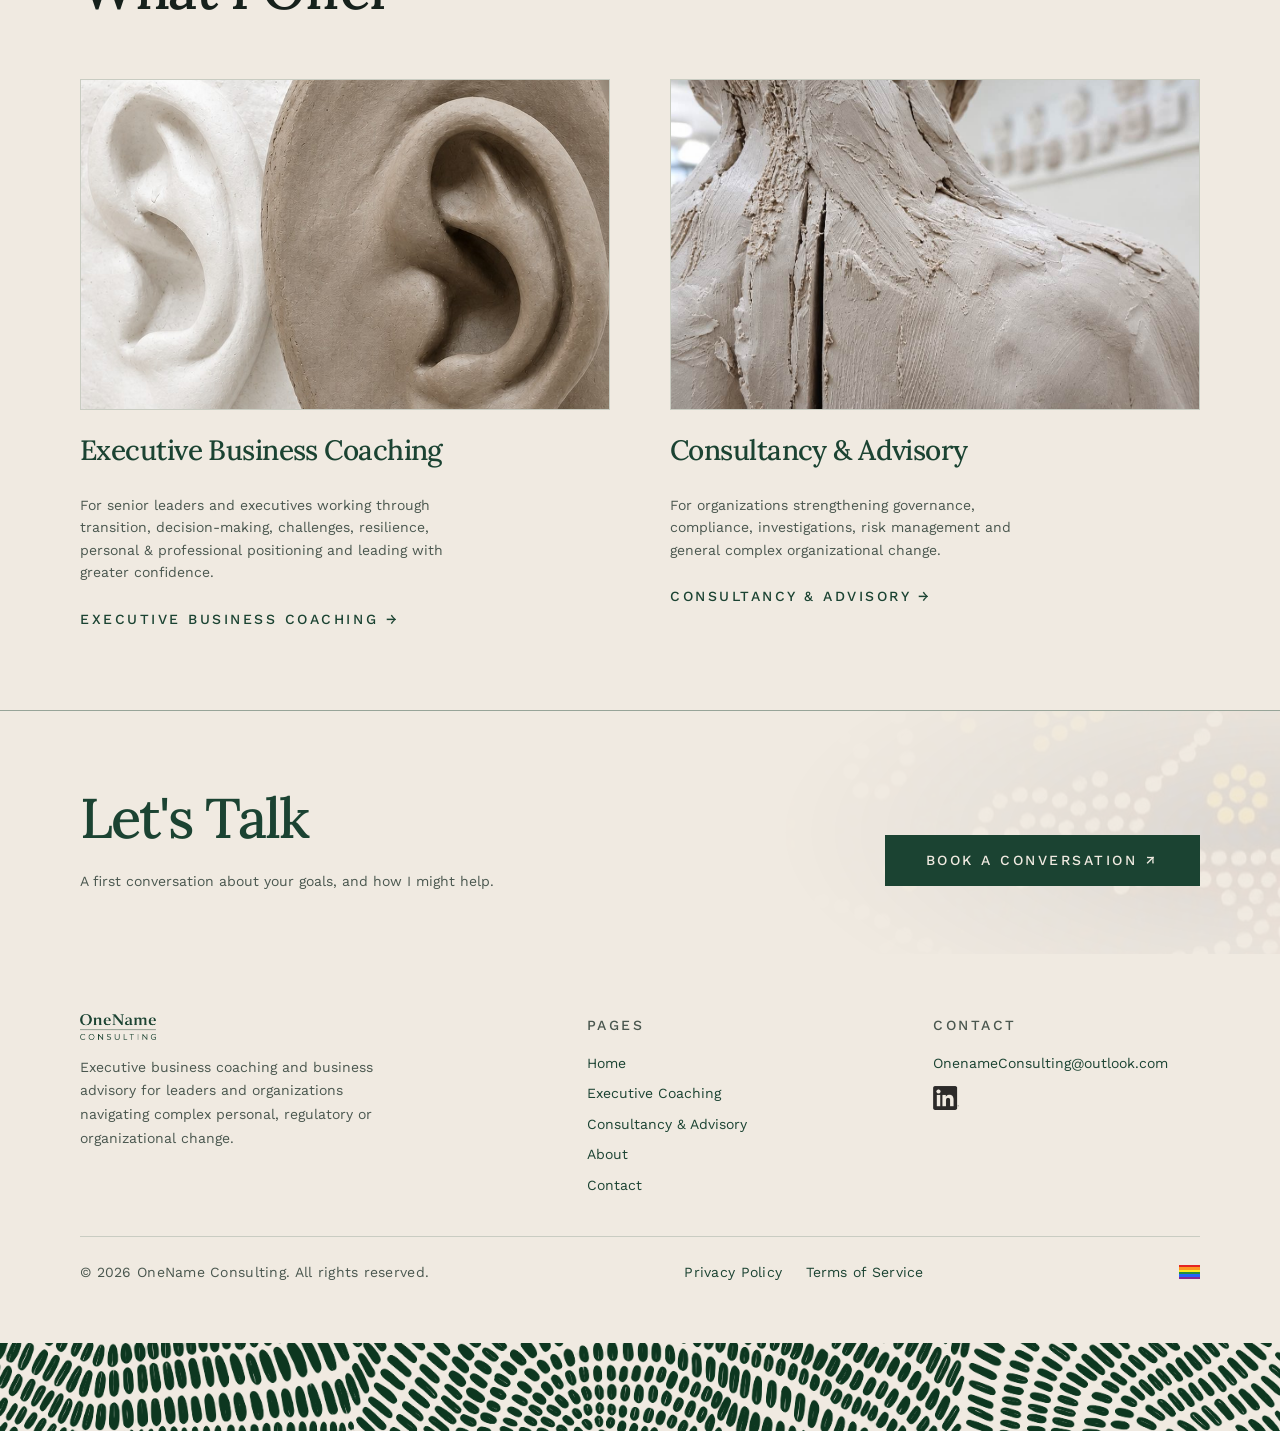
==== commit 527eb6df: "Add a privacy policy and terms of service Swiss law requires a privacy policy on any site that colle" ====
--- a/index.html
+++ b/index.html
@@ -268,6 +268,10 @@
 
       <p class="footer__legal">
         <span>&copy; 2026 OneName Consulting. All rights reserved.</span>
+        <span class="footer__legal-links">
+          <a class="footer__link" href="privacy/">Privacy Policy</a>
+          <a class="footer__link" href="terms/">Terms of Service</a>
+        </span>
         <img class="footer__flag" loading="lazy" decoding="async" src="assets/images/pride-flag.svg"
              alt="Pride flag" width="21" height="14">
       </p>
--- a/css/styles.css
+++ b/css/styles.css
@@ -3,8 +3,8 @@
 
    Art direction: editorial magazine, not corporate web. The page is carried
    by type, rule-work and whitespace; there are no filled cards, no drop
-   shadows and no radii to speak of. The ground is white; forest green does
-   the structural work and terracotta is used only as punctuation.
+   shadows and no radii to speak of. Colour stays the forest/bisque pairing
+   with terracotta used only as punctuation.
 
    Mobile first. Base rules are the phone layout; every media query is
    min-width and only ever adds. Breakpoints:
@@ -15,9 +15,8 @@
 
 /* --------------------------------------------------------------------------
    1. Design tokens
-   The ground is plain white; the neutral ramp above it is tinted toward the
-   forest green rather than a flat grey, so text and primary read as one
-   family against it. Sizing tokens hold
+   The neutral ramp is tinted toward the forest green rather than a flat grey,
+   so background, text and primary all read as one family. Sizing tokens hold
    their phone values here and are raised at each breakpoint.
    -------------------------------------------------------------------------- */
 
@@ -25,9 +24,9 @@
   /* Colour */
   --color-primary: #1B4332;         /* Forest Green */
   --color-primary-hover: #143528;
-  --color-on-primary: #FFFFFF;
-  --color-background: #FFFFFF;      /* White */
-  --color-surface: #FAF9F7;         /* off-white, for any panel that needs to sit off the ground */
+  --color-on-primary: #F0EAE1;
+  --color-background: #F0EAE1;      /* Bisque White */
+  --color-surface: #FFFFFF;
   --color-text: #16211C;
   --color-text-muted: #4A574F;
   --color-text-secondary: var(--color-text-muted);   /* alias */
@@ -36,15 +35,15 @@
   /* The one accent. Punctuation only — a turned word, a hovered rule, an
      index number. Never body copy, never a background, never meaning-bearing
      on its own. */
-  --color-accent: #9C4A2C;          /* muted terracotta — 6.12:1 on white */
+  --color-accent: #A55232;          /* muted terracotta — 4.56:1 on bisque */
 
   /* Reversed-out variants for the forest proof band. The band is the only
-     dark surface on the site, and the base accent measures 1.81:1 on forest —
+     dark surface on the site, and the base accent measures 2.03:1 on forest —
      far below the 4.5:1 floor — so it cannot be used there. These three exist
      for that band alone and are not a second brand palette. */
   --color-on-primary-muted: #B8B5AE;   /* 5.41:1 on forest */
   --color-accent-on-primary: #D8977E;  /* base accent lightened 25%, 4.56:1 */
-  --rule-on-primary: rgba(255, 255, 255, 0.24);
+  --rule-on-primary: rgba(240, 234, 225, 0.24);
 
   /* Rule-work does most of the structural work now that cards are gone. */
   --rule-hairline: rgba(27, 67, 50, 0.18);
@@ -108,7 +107,7 @@
   /* Section rhythm — phone values.
      --section-padding-lg is the interior-page rhythm; the landing page
      sets its own padding per section instead of drawing from a token. */
-  --section-padding-lg: var(--space-2xl);
+  --section-padding-lg: var(--space-xl);
 
   /* Pattern accents. Opacity and height are the two things worth tweaking,
      so they live here rather than in the rules below. */
@@ -917,6 +916,82 @@
 }
 
 /* --------------------------------------------------------------------------
+   13b. Legal pages
+
+   Privacy policy and terms: continuous prose with headings, read once rather
+   than scanned. Held to the reading measure, with headings that carry no
+   section number since these pages sit outside the numbered rhythm.
+   -------------------------------------------------------------------------- */
+
+.legal {
+  max-width: 68ch;
+}
+
+.legal__meta {
+  font-size: var(--text-s);
+  letter-spacing: var(--tracking-meta);
+  text-transform: uppercase;
+  color: var(--color-text-muted);
+}
+
+.legal h2 {
+  margin-top: var(--space-2xl);
+  font-family: var(--font-display);
+  font-size: var(--text-m);
+  font-weight: 500;
+  line-height: 1.2;
+  letter-spacing: -0.015em;
+  color: var(--color-primary);
+}
+
+.legal h3 {
+  margin-top: var(--space-lg);
+  font-size: var(--text-s);
+  font-weight: 500;
+  color: var(--color-text);
+}
+
+.legal p,
+.legal li {
+  margin-top: var(--space-md);
+  font-size: var(--text-s);
+  line-height: 1.75;
+  color: var(--color-text-muted);
+}
+
+.legal ul {
+  margin-top: var(--space-md);
+  display: grid;
+  gap: var(--space-sm);
+}
+
+.legal li {
+  position: relative;
+  padding-left: var(--space-lg);
+}
+
+.legal li::before {
+  content: "";
+  position: absolute;
+  left: 0;
+  top: 0.9em;
+  width: 12px;
+  height: 1px;
+  background-color: var(--color-accent);
+}
+
+.legal strong {
+  font-weight: 500;
+  color: var(--color-text);
+}
+
+/* The operator's details: an address block, so the lines stay as set. */
+.legal__block {
+  margin-top: var(--space-md);
+  line-height: 1.9;
+}
+
+/* --------------------------------------------------------------------------
    13a. Interior page furniture
    Shared by the service pages, so a second one costs no new CSS.
    -------------------------------------------------------------------------- */
@@ -1634,6 +1709,14 @@
 /* Sits at cap height with the legal line rather than shouting: it is a signal,
    not a badge. Slightly held back so the six stripes do not out-saturate a
    palette that is otherwise bisque and green. */
+/* The two legal links sit with the copyright line rather than in the page
+   list: they are obligations, not part of the site's navigation. */
+.footer__legal-links {
+  display: flex;
+  flex-wrap: wrap;
+  gap: var(--space-lg);
+}
+
 .footer__flag {
   flex: none;
   height: 14px;
@@ -1698,7 +1781,7 @@
   :root {
     --container-gutter: var(--space-xl);
     --nav-gap: var(--space-lg);
-    --section-padding-lg: var(--space-3xl);
+    --section-padding-lg: var(--space-2xl);
     --pattern-opacity: 0.07;
     --pattern-opacity-cta: 0.08;
     --pattern-divider-h: 72px;
@@ -1814,7 +1897,7 @@
     --nav-gap: var(--space-xl);
     --logo-size: 44px;
     --wordmark-size: 28px;
-    --section-padding-lg: var(--space-4xl);
+    --section-padding-lg: var(--space-3xl);
     --pattern-opacity: 0.09;
     --pattern-opacity-cta: 0.09;
     --pattern-divider-h: 88px;
@@ -1855,7 +1938,7 @@
   .hero__body {
     grid-column: 2;
     align-self: center;
-    padding-block: var(--space-3xl);
+    padding-block: var(--space-2xl);
     padding-inline: 0 var(--space-2xl);
   }
 
@@ -1916,7 +1999,7 @@
   /* CTA ------------------------------------------------------------------- */
 
   .cta-banner {
-    padding-block: var(--space-4xl) var(--space-3xl);
+    padding-block: var(--space-3xl) var(--space-2xl);
   }
 
   .cta-banner__inner {
@@ -1941,7 +2024,7 @@
   /* Proof band -------------------------------------------------------------- */
 
   .proof {
-    padding-block: var(--space-4xl);
+    padding-block: var(--space-3xl);
   }
 
   .proof__grid {
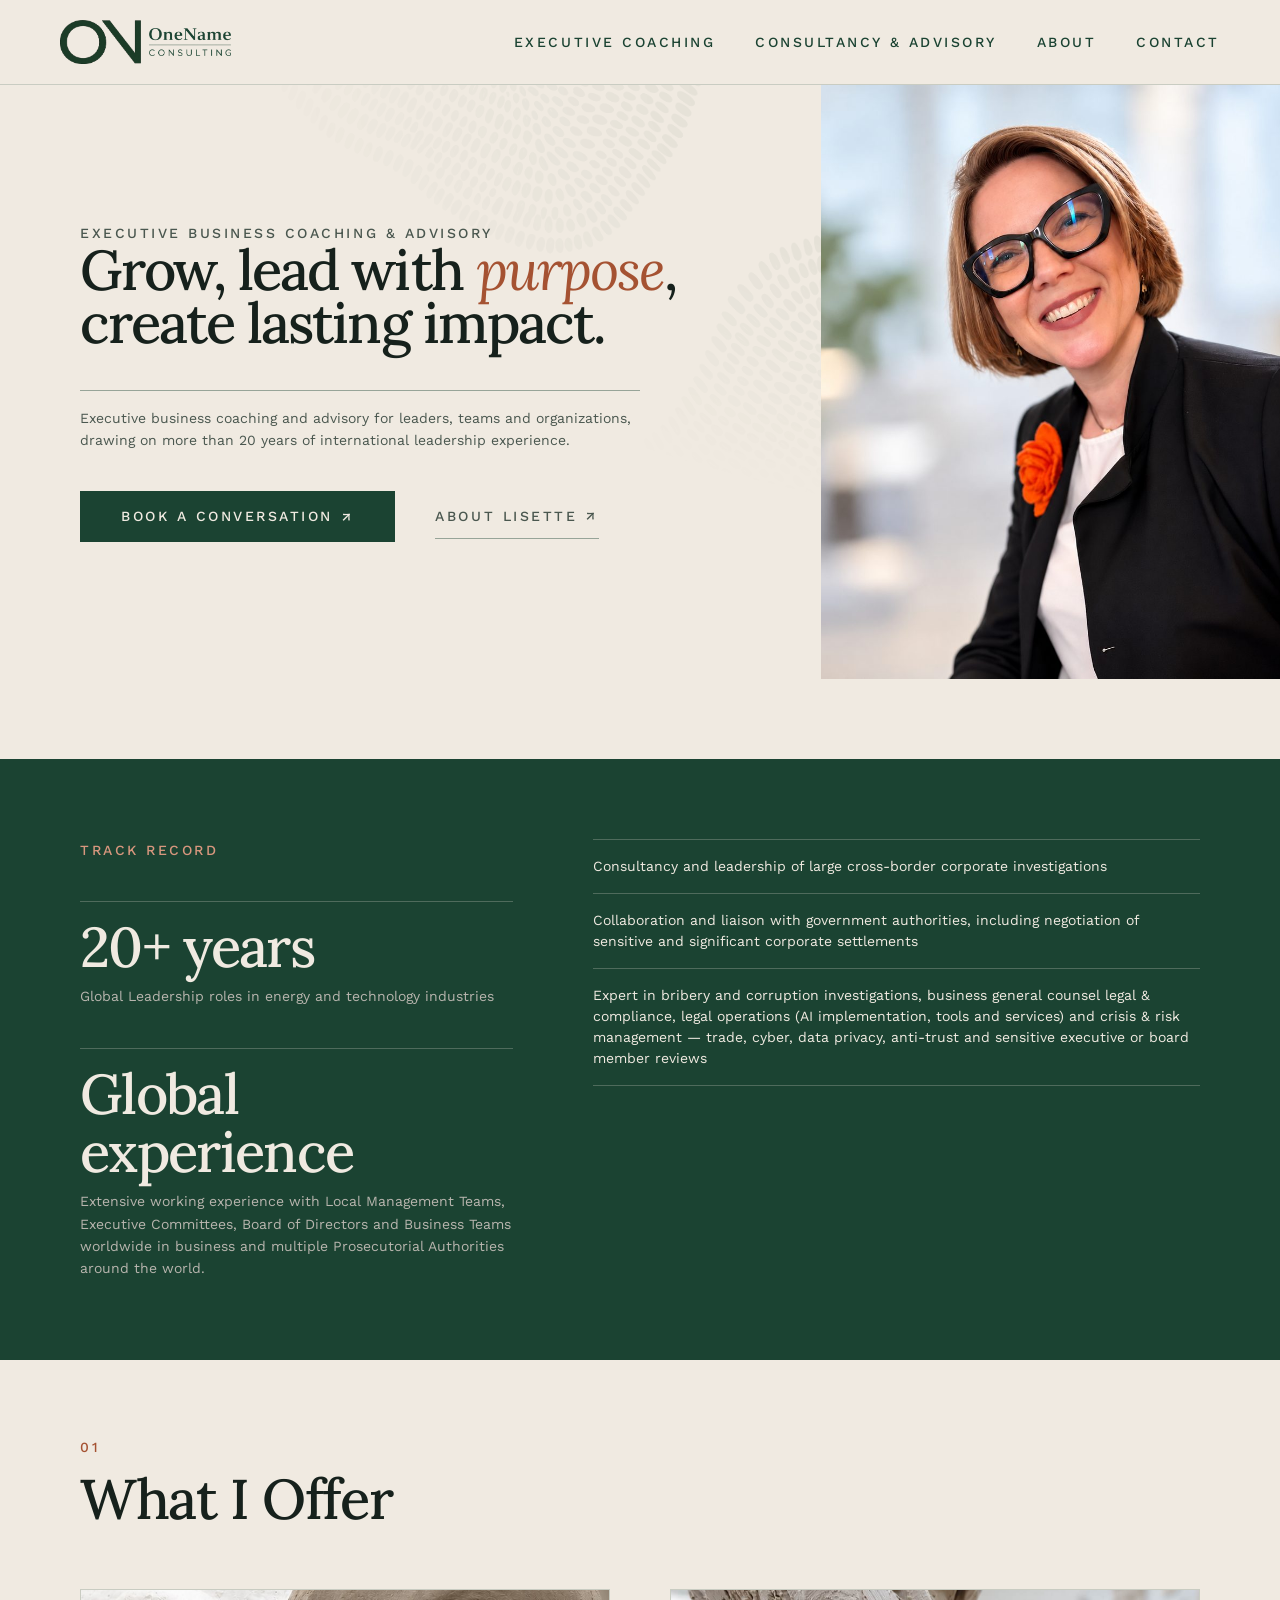
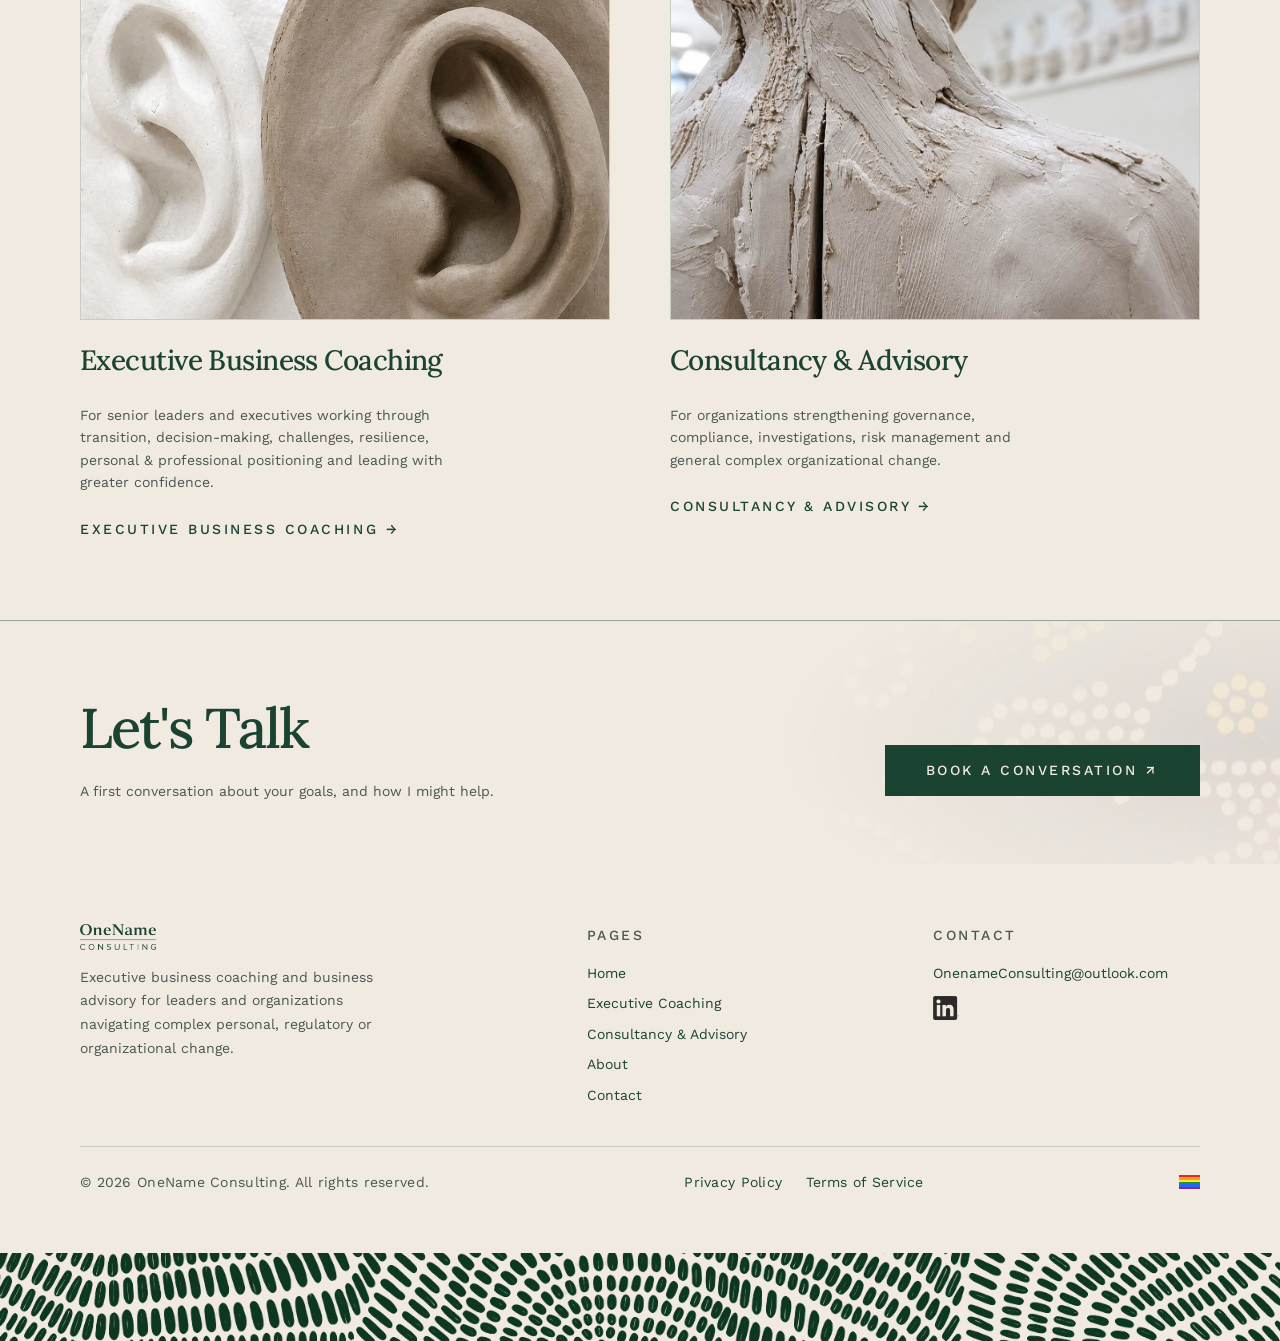
==== commit 7d1ee07e: "Swap the two portraits and give the hero less of the page The smiling studio portrait opens the land" ====
--- a/index.html
+++ b/index.html
@@ -142,7 +142,7 @@
         </div>
 
         <div class="hero__media">
-          <img src="assets/images/lisette-portrait.jpg"
+          <img src="assets/images/lisette-headshot.jpg"
                alt="Lisette van Eenennaam, executive business coach and business advisor"
                width="880" height="1100"
                fetchpriority="high" decoding="async">
--- a/css/styles.css
+++ b/css/styles.css
@@ -1921,9 +1921,9 @@
         calc((100% - var(--container-max)) / 2 + var(--container-gutter))
       )
       minmax(0, 1fr)
-      minmax(0, 0.82fr);
+      minmax(0, 0.62fr);
     align-items: stretch;
-    min-height: 76vh;
+    min-height: 66vh;
 
     /* The tablet rule above sets both of these on .hero__grid. Left
        uncleared they'd cascade in here too: padding-inline shrinks the
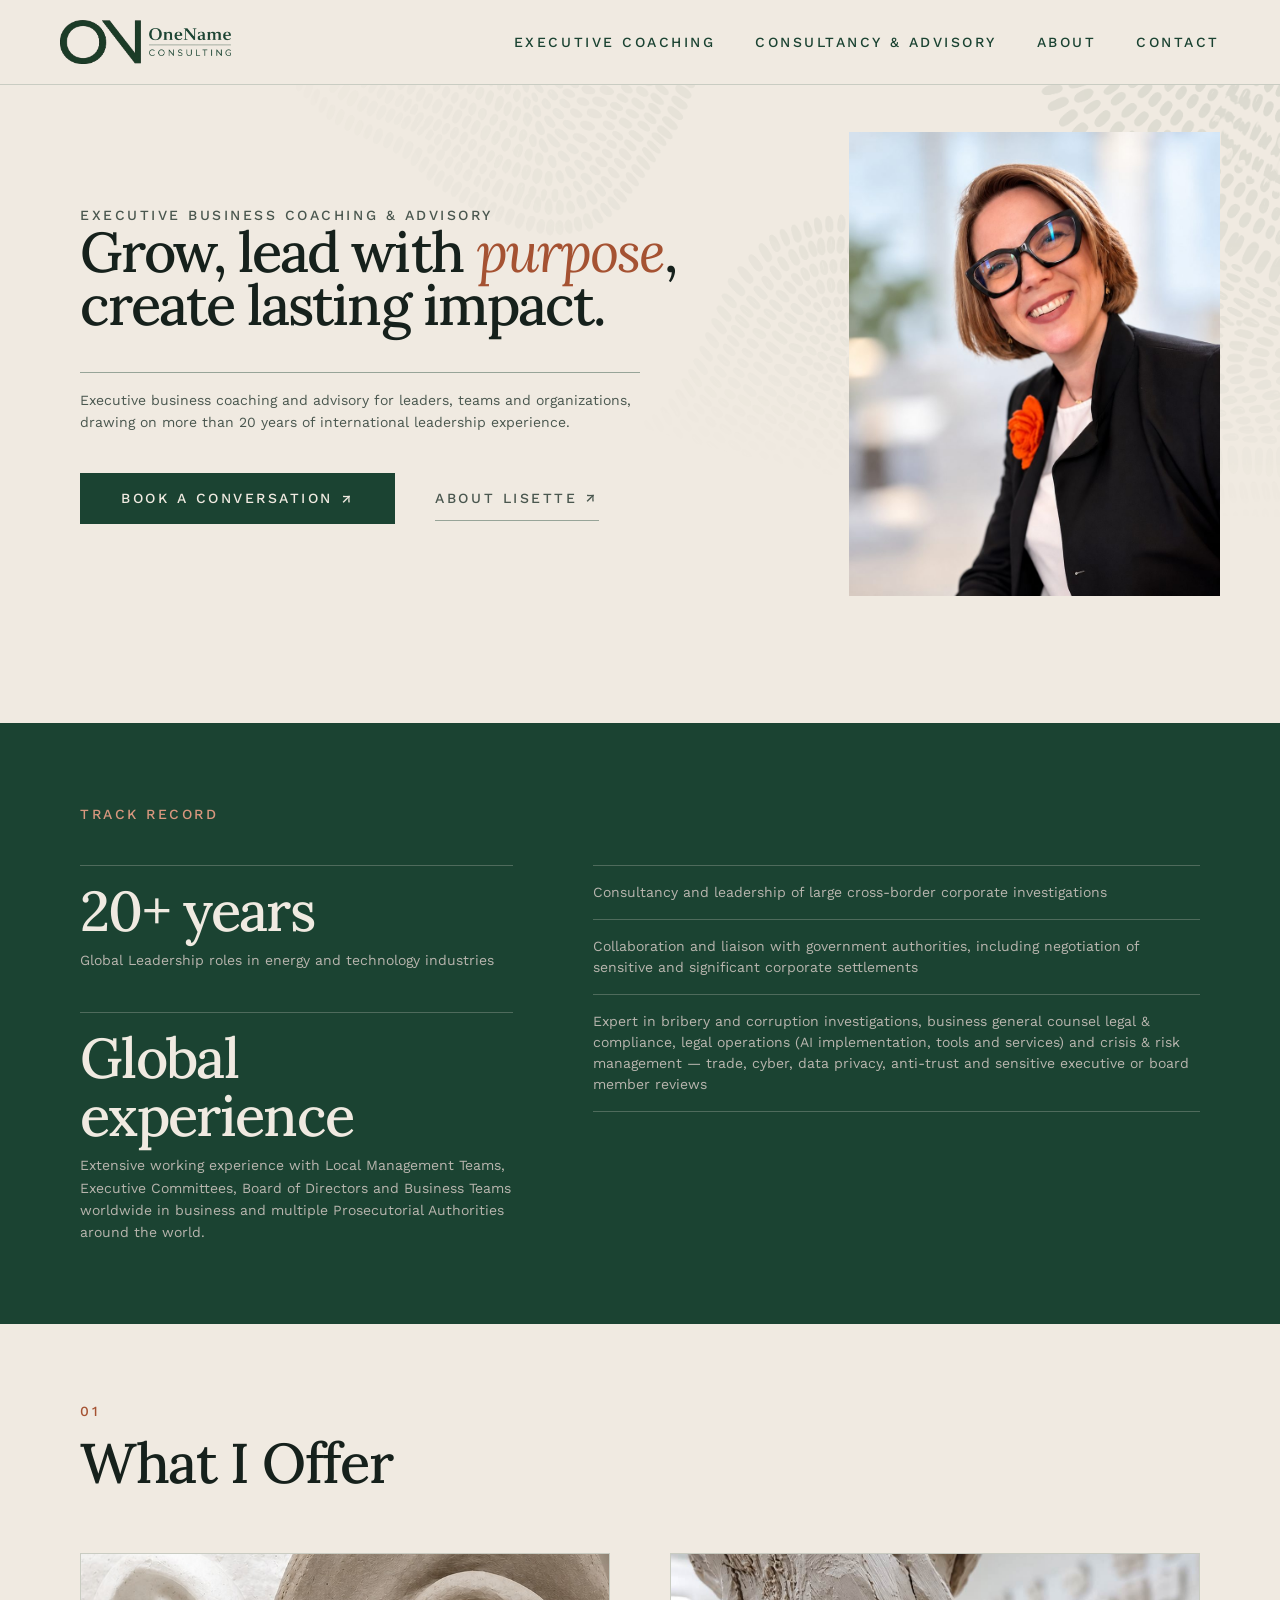
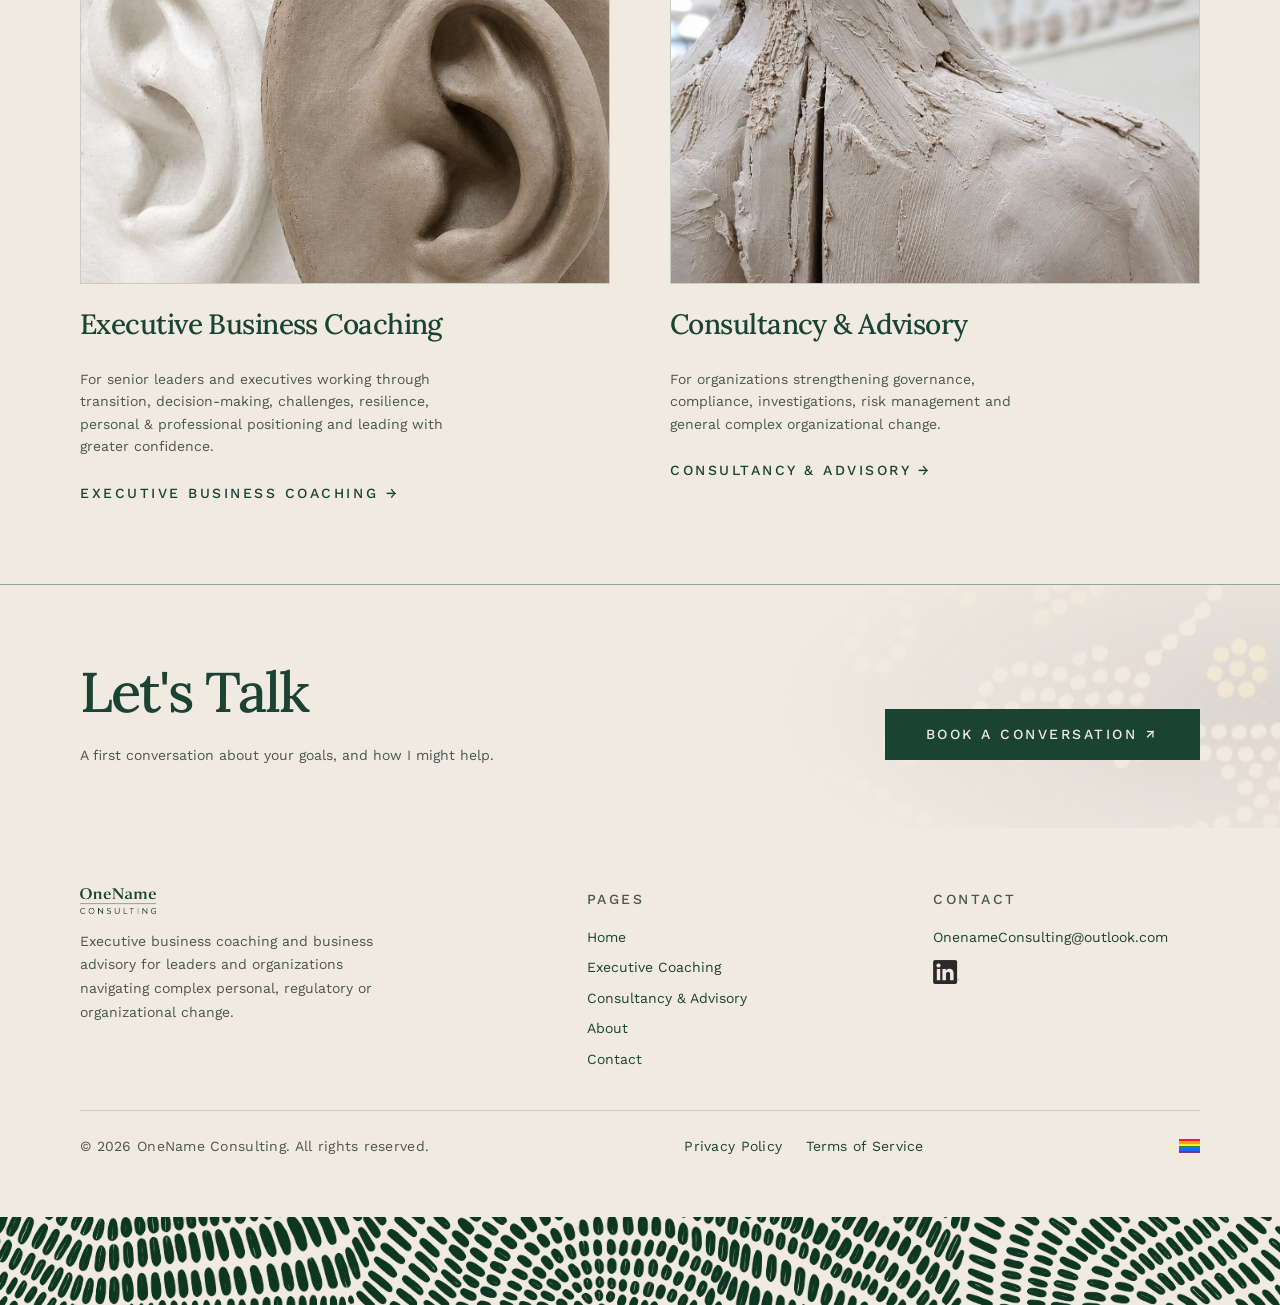
==== commit fb9e7241: "Line up the track record, and set the coaching headline by hand The eyebrow sat inside the left colu" ====
--- a/index.html
+++ b/index.html
@@ -153,9 +153,9 @@
     <!-- Track record -->
     <section class="proof">
       <div class="container proof__grid">
+        <p class="eyebrow proof__eyebrow">Track Record</p>
+
         <div>
-          <p class="eyebrow proof__eyebrow">Track Record</p>
-
           <div class="proof__figures">
             <div class="proof__fact">
               <p class="proof__figure">20+ years</p>
--- a/css/styles.css
+++ b/css/styles.css
@@ -1013,6 +1013,18 @@
   z-index: 1;
 }
 
+/* Hand-set line breaks, ignored until there is width enough to keep them. */
+.break-wide {
+  display: none;
+}
+
+/* A title that carries its own breaks must not also be balanced, or the
+   browser adds breaks of its own on top of them. */
+.page-hero__title--broken {
+  max-width: none;
+  text-wrap: normal;
+}
+
 .page-hero__title {
   max-width: 18ch;
   margin-top: var(--space-md);
@@ -1347,10 +1359,16 @@
   color: var(--color-accent-on-primary);
 }
 
+/* Both columns open on a rule, and those rules have to line up. The eyebrow
+   takes a row of its own above them rather than sitting inside the left
+   column, where it pushed that column's first rule down by its own height. */
+.proof__figures {
+  margin-top: 0;
+}
+
 .proof__figures {
   display: grid;
   gap: var(--space-xl);
-  margin-top: var(--space-xl);
 }
 
 /* Figure carries its unit, label sits under a rule. These take the headline
@@ -1381,6 +1399,7 @@
   border-top: 1px solid var(--rule-on-primary);
   font-size: var(--text-s);
   line-height: 1.5;
+  color: var(--color-on-primary-muted);
 }
 
 .proof__role:last-child {
@@ -1861,6 +1880,10 @@
   }
 
 
+  .break-wide {
+    display: inline;
+  }
+
   .page-hero__actions {
     flex-direction: row;
     align-items: center;
@@ -1921,9 +1944,9 @@
         calc((100% - var(--container-max)) / 2 + var(--container-gutter))
       )
       minmax(0, 1fr)
-      minmax(0, 0.62fr);
+      minmax(0, 0.56fr);
     align-items: stretch;
-    min-height: 66vh;
+    min-height: 62vh;
 
     /* The tablet rule above sets both of these on .hero__grid. Left
        uncleared they'd cascade in here too: padding-inline shrinks the
@@ -1945,12 +1968,20 @@
   .hero__media {
     order: 0;
     grid-column: 3;
-  }
-
+    display: flex;
+    align-items: center;
+    justify-content: flex-start;
+    padding-inline-end: var(--container-gutter);
+  }
+
+  /* The same frame the about page gives its portrait, so the two read as
+     one pair rather than two different treatments. */
   .hero__media img {
-    aspect-ratio: auto;
-    height: 100%;
-    object-position: center top;
+    width: 100%;
+    max-width: 400px;
+    height: auto;
+    aspect-ratio: 4 / 5;
+    object-position: center 20%;
   }
 
   /* About header ---------------------------------------------------------- */
@@ -2030,7 +2061,12 @@
   .proof__grid {
     grid-template-columns: minmax(0, 1fr) minmax(0, 1.4fr);
     column-gap: var(--space-3xl);
+    row-gap: var(--space-xl);
     align-items: start;
+  }
+
+  .proof__eyebrow {
+    grid-column: 1 / -1;
   }
 
   /* The stats carry phrases now, not just numbers. Two tracks inside this
